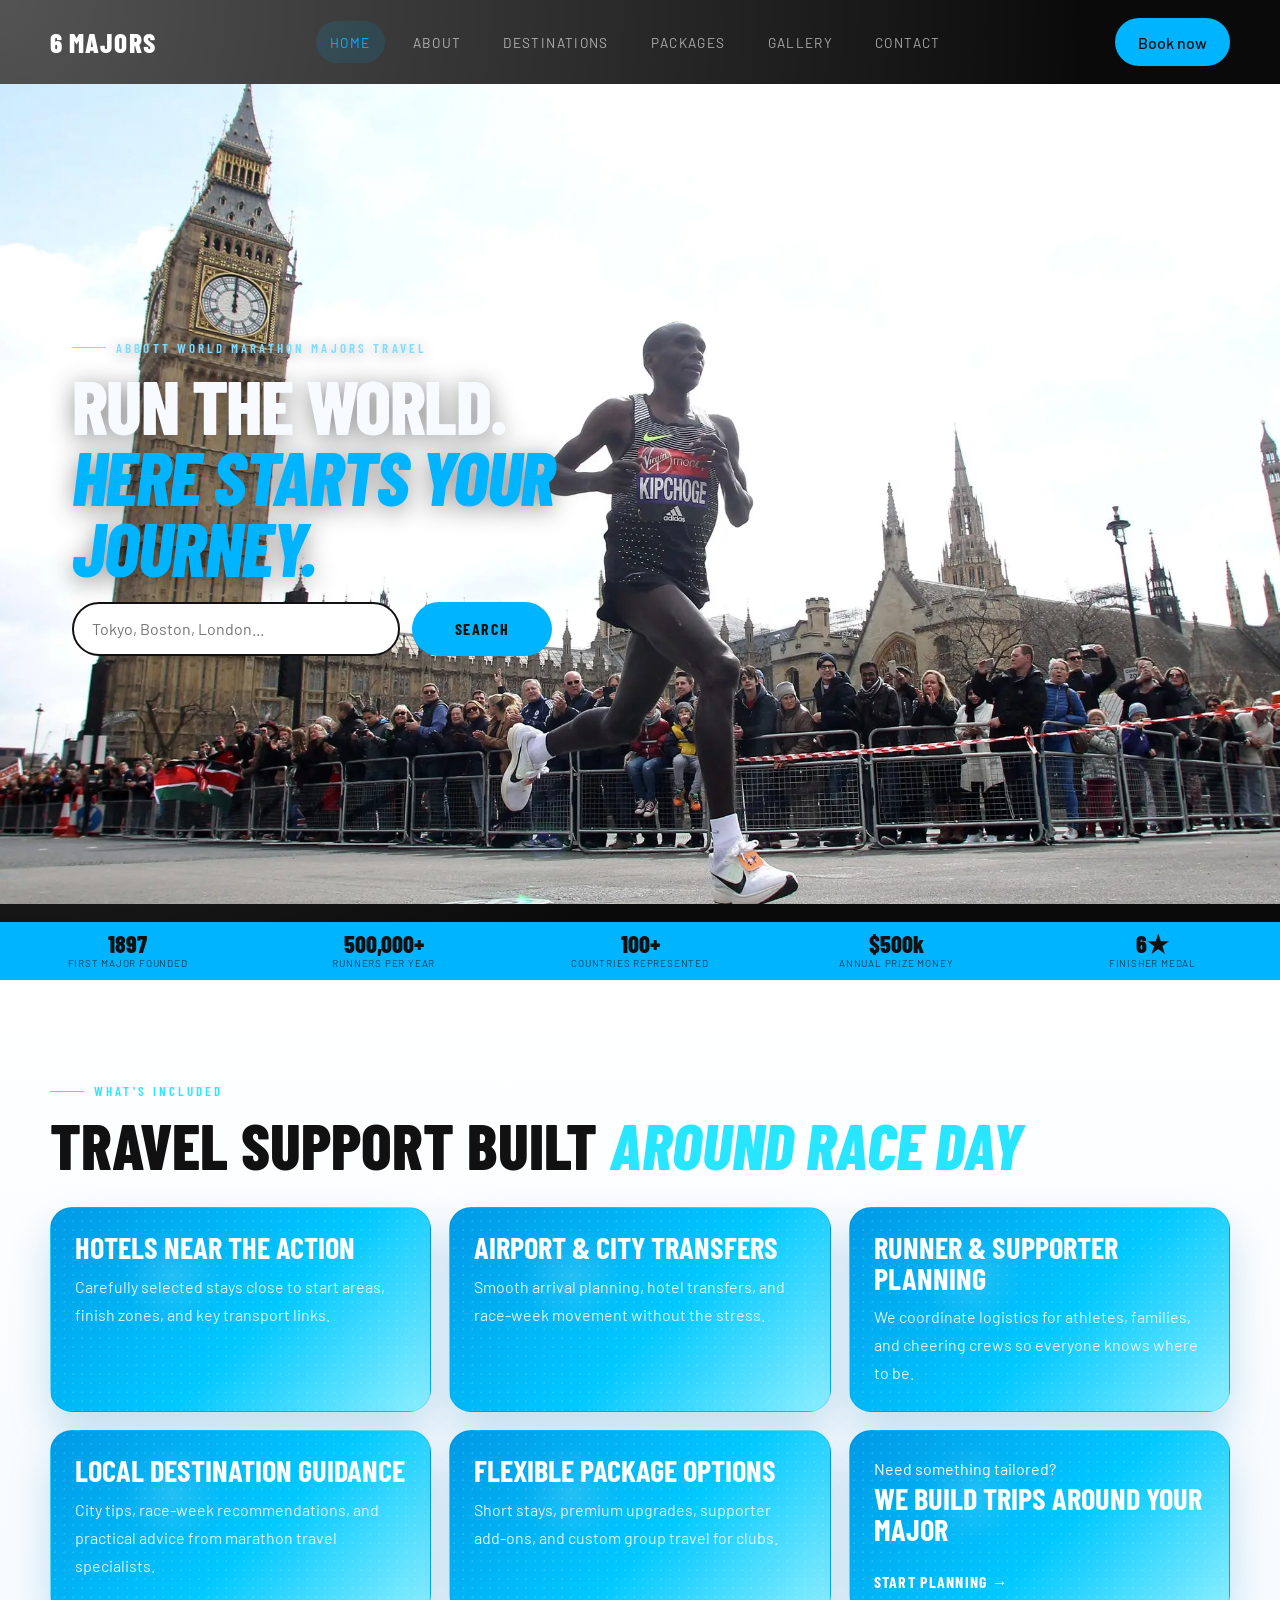
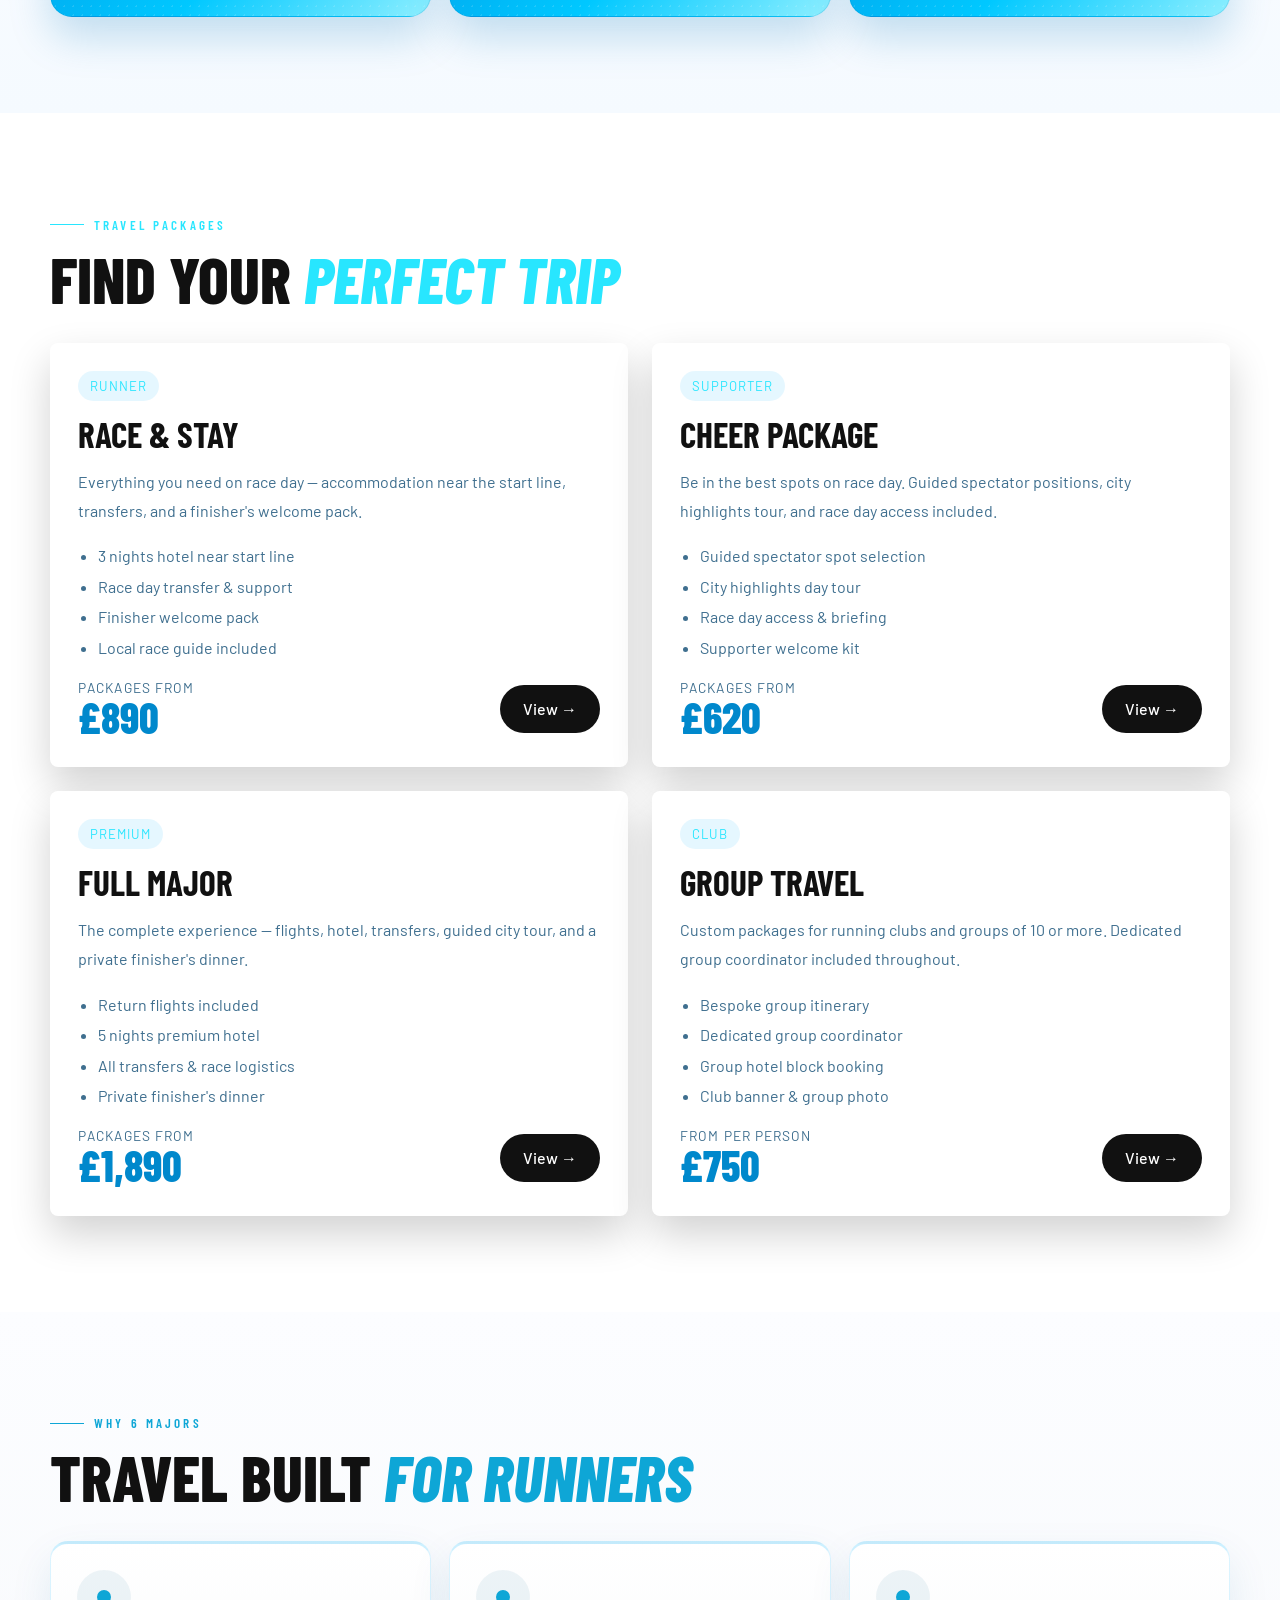
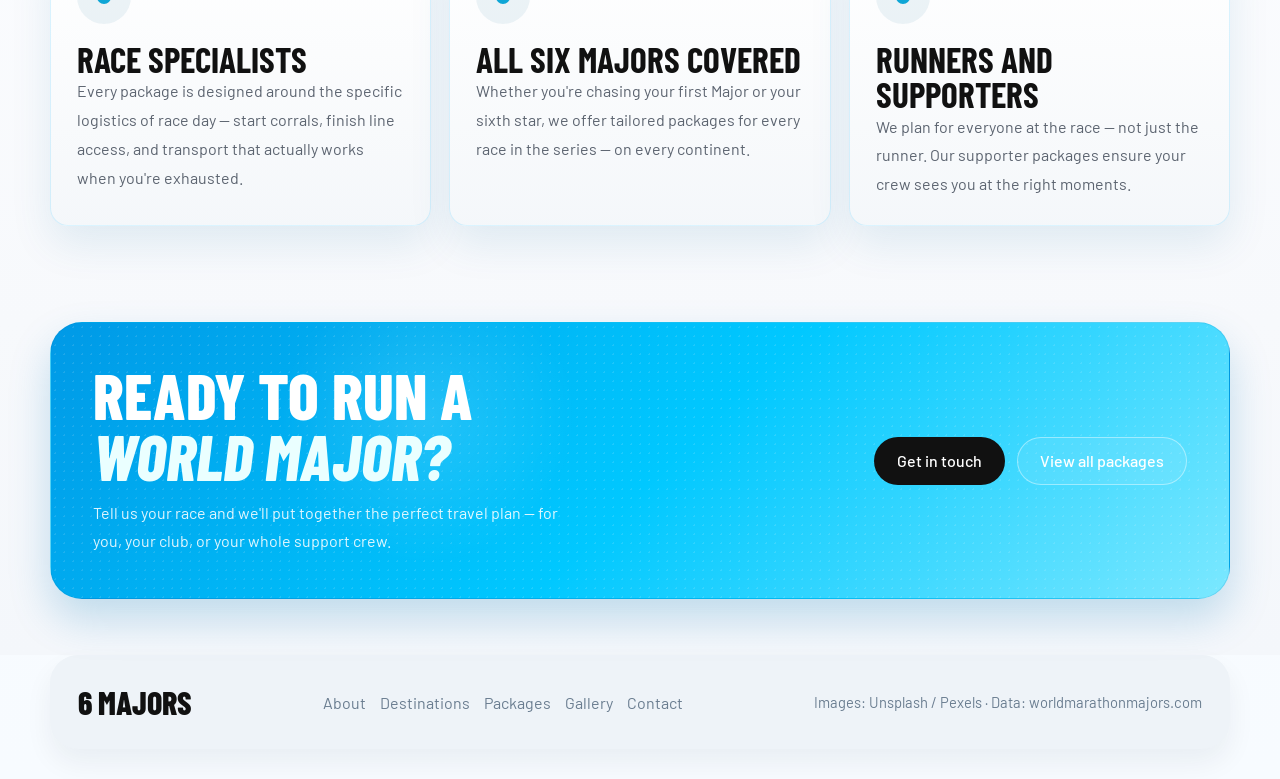
==== index.html @ 6ec57e45 "Add files via upload" ====
<!DOCTYPE html>
<html lang="en">

<head>
  <meta charset="UTF-8" />
  <meta name="viewport" content="width=device-width, initial-scale=1.0" />
  <title>6 Majors - Marathon Travel Specialists</title>
  <link rel="preconnect" href="https://fonts.googleapis.com" />
  <link rel="preconnect" href="https://fonts.gstatic.com" crossorigin />
  <link
    href="https://fonts.googleapis.com/css2?family=Barlow+Condensed:ital,wght@0,400;0,600;0,700;0,800;1,600;1,700&family=Barlow:wght@300;400;500;600&display=swap"
    rel="stylesheet" />
  <link rel="stylesheet" href="style.css" />
</head>

<body class="page-home">
  <nav>
    <a href="index.html" class="nav-logo">6 Majors</a>
    <input type="checkbox" id="nav-toggle" class="nav-toggle-input" />
    <label for="nav-toggle" class="nav-hamburger" aria-label="Open menu">
      <span></span><span></span><span></span>
    </label>
    <ul class="nav-links">
      <li><a href="index.html" class="active">Home</a></li>
      <li><a href="about.html">About</a></li>
      <li><a href="destinations.html">Destinations</a></li>
      <li><a href="packages.html">Packages</a></li>
      <li><a href="gallery.html">Gallery</a></li>
      <li><a href="contact.html">Contact</a></li>
    </ul>
    <a href="contact.html" class="nav-cta">Book now</a>
  </nav>

  <section class="hero" aria-label="Hero">
    <div class="hero-bg"></div>
    <div class="muro">
      <img src="run.webp" alt="Runner mural" class="muro-image" />
    </div>
    <div class="hero-inner">
      <p class="hero-eyebrow">Abbott World Marathon Majors Travel</p>
      <h1 class="hero-title">Run the world.<br /><em>Here starts your journey.</em></h1>
      <form class="hero-search" role="search" action="destinations.html" method="get">
        <input type="text" name="q" placeholder="Tokyo, Boston, London..." list="races" autocomplete="off" />
        <datalist id="races">
          <option value="Tokyo">
          <option value="Boston">
          <option value="London">
          <option value="Berlin">
          <option value="Chicago">
          <option value="New York">
        </datalist>
        <button type="submit" class="search-btn">Search</button>
      </form>
    </div>
    <div class="hero-races" aria-hidden="true">
      <div class="hero-race-badge"><span class="dot"></span>Tokyo<span class="month">March</span></div>
      <div class="hero-race-badge"><span class="dot"></span>Boston<span class="month">April</span></div>
      <div class="hero-race-badge"><span class="dot"></span>London<span class="month">April</span></div>
      <div class="hero-race-badge"><span class="dot"></span>Berlin<span class="month">September</span></div>
      <div class="hero-race-badge"><span class="dot"></span>Chicago<span class="month">October</span></div>
      <div class="hero-race-badge"><span class="dot"></span>New York<span class="month">November</span></div>
    </div>
  </section>

  <div class="gold-strip" aria-label="Key facts">
    <div class="strip-stat">
      <div class="strip-stat-num">1897</div>
      <div class="strip-stat-label">First Major founded</div>
    </div>
    <div class="strip-divider" aria-hidden="true"></div>
    <div class="strip-stat">
      <div class="strip-stat-num">500,000+</div>
      <div class="strip-stat-label">Runners per year</div>
    </div>
    <div class="strip-divider" aria-hidden="true"></div>
    <div class="strip-stat">
      <div class="strip-stat-num">100+</div>
      <div class="strip-stat-label">Countries represented</div>
    </div>
    <div class="strip-divider" aria-hidden="true"></div>
    <div class="strip-stat">
      <div class="strip-stat-num">$500k</div>
      <div class="strip-stat-label">Annual prize money</div>
    </div>
    <div class="strip-divider" aria-hidden="true"></div>
    <div class="strip-stat">
      <div class="strip-stat-num">6&#9733;</div>
      <div class="strip-stat-label">Finisher medal</div>
    </div>
  </div>

  <section class="section section--destinations" id="destinations">
    <div class="section-inner">
      <p class="section-eyebrow">What's Included</p>
      <h2 class="section-title">Travel support built <em>around race day</em></h2>
      <div class="included-grid">
        <article class="included-card">
          <h3 class="included-title">Hotels near the action</h3>
          <p class="included-text">Carefully selected stays close to start areas, finish zones, and key transport links.</p>
        </article>
        <article class="included-card">
          <h3 class="included-title">Airport & city transfers</h3>
          <p class="included-text">Smooth arrival planning, hotel transfers, and race-week movement without the stress.</p>
        </article>
        <article class="included-card">
          <h3 class="included-title">Runner & supporter planning</h3>
          <p class="included-text">We coordinate logistics for athletes, families, and cheering crews so everyone knows where to be.</p>
        </article>
        <article class="included-card">
          <h3 class="included-title">Local destination guidance</h3>
          <p class="included-text">City tips, race-week recommendations, and practical advice from marathon travel specialists.</p>
        </article>
        <article class="included-card">
          <h3 class="included-title">Flexible package options</h3>
          <p class="included-text">Short stays, premium upgrades, supporter add-ons, and custom group travel for clubs.</p>
        </article>
        <article class="included-card included-card--cta">
          <p class="included-mini">Need something tailored?</p>
          <h3 class="included-title">We build trips around your major</h3>
          <a href="contact.html" class="included-link">Start planning &rarr;</a>
        </article>
      </div>
    </div>
  </section>

  <section class="section section--packages" id="packages">
    <div class="section-inner">
      <p class="section-eyebrow">Travel Packages</p>
      <h2 class="section-title">Find your <em>perfect trip</em></h2>
      <div class="pkg-grid">
        <article class="pkg-card">
          <span class="pkg-tag">Runner</span>
          <div class="pkg-name">Race &amp; Stay</div>
          <p class="pkg-desc">Everything you need on race day &mdash; accommodation near the start line, transfers, and
            a finisher's welcome pack.</p>
          <ul class="pkg-features">
            <li>3 nights hotel near start line</li>
            <li>Race day transfer &amp; support</li>
            <li>Finisher welcome pack</li>
            <li>Local race guide included</li>
          </ul>
          <div class="pkg-footer">
            <div>
              <div class="pkg-price-label">Packages from</div>
              <div class="pkg-price">&pound;890</div>
            </div>
            <a href="packages.html" class="pkg-btn">View &rarr;</a>
          </div>
        </article>
        <article class="pkg-card">
          <span class="pkg-tag">Supporter</span>
          <div class="pkg-name">Cheer Package</div>
          <p class="pkg-desc">Be in the best spots on race day. Guided spectator positions, city highlights tour, and
            race day access included.</p>
          <ul class="pkg-features">
            <li>Guided spectator spot selection</li>
            <li>City highlights day tour</li>
            <li>Race day access &amp; briefing</li>
            <li>Supporter welcome kit</li>
          </ul>
          <div class="pkg-footer">
            <div>
              <div class="pkg-price-label">Packages from</div>
              <div class="pkg-price">&pound;620</div>
            </div>
            <a href="packages.html" class="pkg-btn">View &rarr;</a>
          </div>
        </article>
        <article class="pkg-card">
          <span class="pkg-tag">Premium</span>
          <div class="pkg-name">Full Major</div>
          <p class="pkg-desc">The complete experience &mdash; flights, hotel, transfers, guided city tour, and a private
            finisher's dinner.</p>
          <ul class="pkg-features">
            <li>Return flights included</li>
            <li>5 nights premium hotel</li>
            <li>All transfers &amp; race logistics</li>
            <li>Private finisher's dinner</li>
          </ul>
          <div class="pkg-footer">
            <div>
              <div class="pkg-price-label">Packages from</div>
              <div class="pkg-price">&pound;1,890</div>
            </div>
            <a href="packages.html" class="pkg-btn">View &rarr;</a>
          </div>
        </article>
        <article class="pkg-card">
          <span class="pkg-tag">Club</span>
          <div class="pkg-name">Group Travel</div>
          <p class="pkg-desc">Custom packages for running clubs and groups of 10 or more. Dedicated group coordinator
            included throughout.</p>
          <ul class="pkg-features">
            <li>Bespoke group itinerary</li>
            <li>Dedicated group coordinator</li>
            <li>Group hotel block booking</li>
            <li>Club banner &amp; group photo</li>
          </ul>
          <div class="pkg-footer">
            <div>
              <div class="pkg-price-label">From per person</div>
              <div class="pkg-price">&pound;750</div>
            </div>
            <a href="packages.html" class="pkg-btn">View &rarr;</a>
          </div>
        </article>
      </div>
    </div>
  </section>

  <section class="section section--why">
    <div class="section-inner">
      <p class="section-eyebrow">Why 6 Majors</p>
      <h2 class="section-title">Travel built <em>for runners</em></h2>
      <div class="why-grid">
        <div class="why-card">
          <div class="why-icon" aria-hidden="true">
            <div class="why-icon-dot"></div>
          </div>
          <h3 class="why-title">Race specialists</h3>
          <p class="why-text">Every package is designed around the specific logistics of race day &mdash; start corrals,
            finish line access, and transport that actually works when you're exhausted.</p>
        </div>
        <div class="why-card">
          <div class="why-icon" aria-hidden="true">
            <div class="why-icon-dot"></div>
          </div>
          <h3 class="why-title">All six Majors covered</h3>
          <p class="why-text">Whether you're chasing your first Major or your sixth star, we offer tailored packages for
            every race in the series &mdash; on every continent.</p>
        </div>
        <div class="why-card">
          <div class="why-icon" aria-hidden="true">
            <div class="why-icon-dot"></div>
          </div>
          <h3 class="why-title">Runners and supporters</h3>
          <p class="why-text">We plan for everyone at the race &mdash; not just the runner. Our supporter packages
            ensure your crew sees you at the right moments.</p>
        </div>
      </div>
    </div>
  </section>

  <section class="section--cta" aria-label="Call to action">
    <div class="cta-inner">
      <div class="cta-left">
        <h2 class="cta-title">Ready to run a<br /><em>World Major?</em></h2>
        <p class="cta-sub">Tell us your race and we'll put together the perfect travel plan &mdash; for you, your club,
          or your whole support crew.</p>
      </div>
      <div class="cta-buttons">
        <a href="contact.html" class="btn-primary">Get in touch</a>
        <a href="packages.html" class="btn-outline">View all packages</a>
      </div>
    </div>
  </section>

  <footer>
    <div class="footer-inner">
      <div class="footer-logo">6 Majors</div>
      <ul class="footer-links">
        <li><a href="about.html">About</a></li>
        <li><a href="destinations.html">Destinations</a></li>
        <li><a href="packages.html">Packages</a></li>
        <li><a href="gallery.html">Gallery</a></li>
        <li><a href="contact.html">Contact</a></li>
      </ul>
      <p class="footer-credit">Images: Unsplash / Pexels &middot; Data: worldmarathonmajors.com</p>
    </div>
  </footer>
</body>

</html>
---- style.css ----
:root {
  --bg: #0a0a0a;
  --surface: #ffffff;
  --surface-strong: #ffffff;
  --surface-dark: #111111;
  --surface-dark-2: #1a1a1a;
  --text: #111111;
  --text-soft: #3f6f8f;
  --text-light: rgba(255, 255, 255, 0.82);
  --accent: #00b4ff;
  --accent-strong: #0088cc;
  --accent-soft: rgba(0, 180, 255, 0.1);
  --line: rgba(0, 180, 255, 0.2);
  --shadow: 0 18px 40px rgba(0, 0, 0, 0.18);
  --radius-lg: 28px;
  --radius-md: 20px;
  --radius-sm: 14px;
  --content-width: 1180px;
}

*,
*::before,
*::after {
  box-sizing: border-box;
}

html {
  scroll-behavior: smooth;
}

body {
  margin: 0;
  min-width: 320px;
  overflow-x: hidden;
  font-family: "Barlow", sans-serif;
  color: var(--text);
  background: var(--bg);
}

img {
  display: block;
  max-width: 100%;
}

a,
button,
input,
select,
textarea {
  font: inherit;
}

a {
  color: inherit;
}

p,
h1,
h2,
h3,
li,
a,
label,
input,
select,
textarea,
button,
.gallery-caption,
.race-country,
.hero-race-badge,
.strip-stat-label {
  overflow-wrap: anywhere;
}

nav,
.section-inner,
.cta-inner,
.footer-inner {
  width: min(var(--content-width), calc(100% - 32px));
  margin: 0 auto;
}

nav {
  position: sticky;
  top: 0;
  z-index: 1000;
  display: grid;
  grid-template-columns: auto 1fr auto;
  align-items: center;
  gap: 20px;
  padding: 18px 0;
}

header,
nav {
  background: transparent;
}

.nav-logo {
  font-family: "Barlow Condensed", sans-serif;
  font-size: clamp(1.7rem, 2vw, 2.1rem);
  font-weight: 800;
  text-decoration: none;
  letter-spacing: 0.04em;
  text-transform: uppercase;
  color: #fff;
  position: relative;
  z-index: 3;
}

.nav-toggle-input {
  display: none;
}

.nav-hamburger {
  display: none;
  width: 48px;
  height: 48px;
  border: 1px solid rgba(0, 180, 255, 0.25);
  border-radius: 50%;
  background: rgba(17, 17, 17, 0.94);
  align-items: center;
  justify-content: center;
  cursor: pointer;
  position: relative;
  z-index: 3;
  backdrop-filter: blur(10px);
}

.nav-hamburger span {
  position: absolute;
  width: 18px;
  height: 2px;
  border-radius: 999px;
  background: #fff;
  transition: transform 0.25s ease, opacity 0.25s ease;
}

.nav-hamburger span:nth-child(1) {
  transform: translateY(-6px);
}

.nav-hamburger span:nth-child(3) {
  transform: translateY(6px);
}

.nav-links {
  display: flex;
  justify-content: center;
  flex-wrap: wrap;
  gap: 10px 14px;
  list-style: none;
  margin: 0;
  padding: 0;
}

.nav-links a {
  display: inline-flex;
  align-items: center;
  min-height: 42px;
  padding: 8px 14px;
  border-radius: 999px;
  font-family: "Barlow", sans-serif;
  font-size: 0.85rem;
  letter-spacing: 0.1em;
  text-transform: uppercase;
  text-decoration: none;
  color: rgba(255, 255, 255, 0.62);
  transition: background-color 0.2s ease, color 0.2s ease;
}

.nav-links a:hover,
.nav-links a.active {
  background: rgba(0, 180, 255, 0.12);
  color: var(--accent);
}

.nav-cta,
.btn-primary,
.btn-outline,
.pkg-btn,
.btn,
.btn--primary {
  display: inline-flex;
  align-items: center;
  justify-content: center;
  min-height: 48px;
  padding: 12px 22px;
  border-radius: 999px;
  border: 1px solid transparent;
  text-decoration: none;
  font-weight: 500;
  transition: transform 0.2s ease, background-color 0.2s ease, color 0.2s ease, border-color 0.2s ease;
}

.nav-cta,
.btn-primary,
.pkg-btn,
.btn,
.btn--primary {
  background: var(--accent);
  color: #111;
}

.btn-outline {
  background: transparent;
  color: #fff;
  border-color: rgba(255, 255, 255, 0.24);
}

.nav-cta:hover,
.btn-primary:hover,
.pkg-btn:hover,
.btn:hover,
.btn--primary:hover,
.btn-outline:hover {
  transform: translateY(-1px);
}

.nav-cta:hover,
.btn-primary:hover,
.pkg-btn:hover,
.btn:hover,
.btn--primary:hover {
  background: var(--accent-strong);
}

.btn-outline:hover {
  background: rgba(255, 255, 255, 0.72);
}

.hero {
  width: 100%;
  margin: 0;
  min-height: min(860px, calc(100vh - 80px));
  padding: clamp(36px, 5vw, 56px) min(5vw, 48px);
  position: relative;
  overflow: hidden;
  background: #111;
  border-left: 0;
  border-radius: 0;
  box-shadow: none;
}

.hero::before {
  content: "";
  position: absolute;
  inset: 0;
  background:
    linear-gradient(90deg, rgba(0, 0, 0, 0.78) 0%, rgba(0, 0, 0, 0.5) 28%, rgba(0, 0, 0, 0.14) 50%, rgba(0, 0, 0, 0.04) 72%, rgba(0, 0, 0, 0.02) 100%),
    linear-gradient(180deg, rgba(0, 0, 0, 0.22) 0%, rgba(0, 0, 0, 0.14) 100%);
  pointer-events: none;
}

.hero-inner,
.muro,
.hero-races {
  position: relative;
  z-index: 1;
}

.hero {
  display: grid;
  grid-template-columns: minmax(0, 1fr);
  gap: 24px;
  align-items: end;
}

.hero-bg {
  display: none;
}

.hero-inner {
  width: min(var(--content-width), 100%);
  margin: 0 auto;
  max-width: 680px;
  order: 1;
  align-self: center;
  padding: clamp(18px, 3vw, 28px) 0;
  margin-left: clamp(0px, 2vw, 24px);
}

.hero-eyebrow,
.section-eyebrow {
  display: inline-flex;
  align-items: center;
  gap: 10px;
  margin: 0 0 14px;
  color: var(--accent);
  font-family: "Barlow Condensed", sans-serif;
  font-size: 0.82rem;
  font-weight: 600;
  letter-spacing: 0.24em;
  text-transform: uppercase;
}

.hero-eyebrow {
  color: #7ddcff;
  text-shadow: 0 2px 14px rgba(0, 0, 0, 0.45);
}

.hero-eyebrow::before,
.section-eyebrow::before {
  content: "";
  width: 34px;
  height: 1px;
  background: currentColor;
}

.hero-title,
.hero h1 {
  margin: 0 0 18px;
  font-family: "Barlow Condensed", sans-serif;
  font-size: clamp(2.9rem, 7vw, 4.7rem);
  line-height: 0.95;
  font-weight: 800;
  letter-spacing: -0.02em;
  text-transform: uppercase;
  color: #f7fbff;
  text-shadow: 0 4px 24px rgba(0, 0, 0, 0.45);
}

.hero-title em,
.hero h1 em,
.section-title em,
.cta-title em {
  color: var(--accent);
  font-style: italic;
}

.hero-sub {
  margin: 0 0 28px;
  max-width: 44ch;
  color: rgba(245, 250, 255, 0.96);
  font-size: clamp(1rem, 2vw, 1.08rem);
  line-height: 1.75;
  text-shadow: 0 3px 18px rgba(0, 0, 0, 0.42);
}

.hero-search {
  display: flex;
  gap: 12px;
  align-items: stretch;
  flex-wrap: wrap;
  max-width: 480px;
}

.hero-search input {
  flex: 1 1 260px;
  min-width: 0;
  min-height: 54px;
  padding: 14px 18px;
  border: 2px solid #111;
  border-radius: 999px;
  background: #fff;
  color: var(--text);
}

.search-btn {
  min-width: 140px;
  border: 0;
  cursor: pointer;
  background: var(--accent);
  color: #111;
  border-radius: 999px;
  padding: 14px 20px;
  font-family: "Barlow Condensed", sans-serif;
  font-weight: 700;
  letter-spacing: 0.1em;
  text-transform: uppercase;
}

.search-btn:hover {
  background: var(--accent-strong);
}

.muro {
  position: absolute;
  inset: 0;
  display: block;
  order: 0;
  width: 100%;
  overflow: hidden;
  border-radius: 0;
}

.muro-image {
  width: 100%;
  height: 100%;
  min-height: 100%;
  object-fit: cover;
  object-position: 68% 24%;
  transform: scale(1.04);
  transform-origin: center;
  box-shadow: none;
}

.hero-races {
  display: none;
}

.hero-race-badge {
  display: flex;
  align-items: center;
  justify-content: space-between;
  gap: 10px;
  min-width: 0;
  padding: 14px 16px;
  border: 1px solid rgba(0, 180, 255, 0.14);
  border-radius: 18px;
  background: rgba(255, 255, 255, 0.96);
  color: var(--text);
  font-size: 0.95rem;
}

.dot {
  width: 10px;
  height: 10px;
  border-radius: 50%;
  background: var(--accent);
  flex: none;
}

.month {
  margin-left: auto;
  color: var(--text-soft);
  font-size: 0.84rem;
}

.gold-strip {
  width: 100%;
  margin: 18px auto 0;
  display: flex;
  align-items: center;
  justify-content: space-between;
  gap: 0;
  border-radius: 0;
  overflow: hidden;
  box-shadow: none;
  background: var(--accent);
}

.strip-stat {
  flex: 1 1 0;
  padding: 10px 10px;
  text-align: center;
  background: var(--accent);
  color: #111;
}

.strip-divider {
  width: 1px;
  background: rgba(0, 0, 0, 0.12);
}

.strip-stat-num {
  font-family: "Barlow Condensed", sans-serif;
  font-size: clamp(1.15rem, 1.9vw, 1.5rem);
  font-weight: 800;
  line-height: 1;
}

.strip-stat-label {
  margin-top: 2px;
  color: rgba(0, 0, 0, 0.65);
  font-size: 0.62rem;
  line-height: 1.2;
  letter-spacing: 0.08em;
  text-transform: uppercase;
}

.section {
  padding: clamp(56px, 8vw, 96px) 0;
}

.section-inner {
  display: flow-root;
}

.section-title {
  margin: 0 0 18px;
  font-family: "Barlow Condensed", sans-serif;
  font-size: clamp(2.5rem, 5vw, 4rem);
  line-height: 1;
  font-weight: 800;
  text-transform: uppercase;
}

.section-inner > p:not(.section-eyebrow),
.contact-info p {
  max-width: 70ch;
  color: var(--text-soft);
  font-size: 1rem;
  line-height: 1.8;
}

.section--about,
.section--packages,
.section--gallery,
.section--contact {
  background: #fff;
}

.section--destinations,
.section--why {
  background: #111;
}

.race-grid,
.pkg-grid,
.why-grid,
.gallery-grid,
.about-stats,
.contact-content {
  display: grid;
  gap: 24px;
}

.race-grid {
  grid-template-columns: repeat(3, minmax(0, 1fr));
  margin-top: 32px;
}

.race-card {
  display: flex;
  flex-direction: column;
  gap: 16px;
  min-width: 0;
  padding: 24px;
  border-radius: 0;
  border-top: 3px solid transparent;
  background: linear-gradient(180deg, var(--surface-dark), var(--surface-dark-2));
  color: #fff;
  text-decoration: none;
  box-shadow: none;
}

.race-card:hover {
  border-top-color: var(--accent);
}

.race-card-top,
.pkg-footer {
  display: flex;
  align-items: center;
  justify-content: space-between;
  gap: 16px;
  flex-wrap: wrap;
}

.race-num {
  font-family: "Barlow Condensed", sans-serif;
  font-size: 2.3rem;
  font-weight: 800;
  line-height: 1;
  color: rgba(255, 255, 255, 0.38);
}

.race-month-pill {
  display: inline-flex;
  align-items: center;
  padding: 7px 12px;
  border-radius: 999px;
  background: rgba(255, 255, 255, 0.12);
  color: rgba(255, 255, 255, 0.86);
  font-size: 0.8rem;
  letter-spacing: 0.08em;
  text-transform: uppercase;
}

.race-city,
.pkg-name,
.why-title,
.contact-info h3 {
  margin: 0;
  font-family: "Barlow Condensed", sans-serif;
  font-size: clamp(1.8rem, 3vw, 2.2rem);
  line-height: 1;
  font-weight: 700;
  text-transform: uppercase;
}

.race-country,
.pkg-price-label {
  color: rgba(255, 255, 255, 0.72);
  font-size: 0.86rem;
  letter-spacing: 0.08em;
  text-transform: uppercase;
}

.race-desc,
.pkg-desc,
.why-text {
  margin: 0;
  color: rgba(255, 255, 255, 0.9);
  line-height: 1.8;
}

.race-link {
  color: #ffd3bd;
  text-decoration: none;
}

.pkg-grid {
  grid-template-columns: repeat(2, minmax(0, 1fr));
  margin-top: 32px;
}

.pkg-card,
.why-card,
.gallery-item,
.contact-form,
.contact-info,
.stat {
  min-width: 0;
  border-radius: 8px;
  background: var(--surface);
  box-shadow: var(--shadow);
  backdrop-filter: blur(10px);
}

.pkg-card {
  display: flex;
  flex-direction: column;
  gap: 16px;
  padding: 28px;
}

.pkg-tag {
  display: inline-flex;
  align-items: center;
  width: fit-content;
  padding: 7px 12px;
  border-radius: 999px;
  background: var(--accent-soft);
  color: var(--accent-strong);
  font-size: 0.82rem;
  letter-spacing: 0.08em;
  text-transform: uppercase;
}

.pkg-desc,
.why-text,
.contact-info p,
.section-inner > p:not(.section-eyebrow),
.gallery-caption {
  color: var(--text-soft);
}

.pkg-features,
.contact-info ul {
  margin: 0;
  padding-left: 20px;
  color: var(--text-soft);
  line-height: 1.9;
}

.pkg-price {
  font-family: "Barlow Condensed", sans-serif;
  font-size: clamp(2rem, 4vw, 2.7rem);
  font-weight: 800;
  line-height: 1;
  color: var(--accent-strong);
}

.pkg-price-label {
  color: var(--text-soft);
}

.section--why .section-inner {
  padding-top: 0;
}

.why-grid {
  grid-template-columns: repeat(3, minmax(0, 1fr));
  margin-top: 32px;
}

.why-card {
  padding: 26px;
}

.why-icon {
  width: 54px;
  height: 54px;
  display: grid;
  place-items: center;
  border-radius: 50%;
  background: rgba(17, 32, 51, 0.06);
  margin-bottom: 18px;
}

.why-icon-dot {
  width: 14px;
  height: 14px;
  border-radius: 50%;
  background: var(--accent);
}

.section--cta {
  padding: 0 0 72px;
  background: #111;
}

.cta-inner {
  display: flex;
  align-items: center;
  justify-content: space-between;
  gap: 24px;
  padding: clamp(28px, 4vw, 42px);
  border-radius: 32px;
  background: var(--accent);
  color: #fff;
  box-shadow: var(--shadow);
}

.cta-left {
  min-width: 0;
}

.cta-title {
  margin: 0 0 12px;
  font-family: "Barlow Condensed", sans-serif;
  font-size: clamp(2.4rem, 5vw, 4.1rem);
  line-height: 0.95;
  font-weight: 800;
  text-transform: uppercase;
}

.cta-sub {
  margin: 0;
  max-width: 54ch;
  color: rgba(0, 0, 0, 0.66);
  line-height: 1.8;
}

.cta-buttons {
  display: flex;
  gap: 12px;
  flex-wrap: wrap;
}

.about-stats {
  grid-template-columns: repeat(3, minmax(0, 1fr));
  margin-top: 32px;
}

.stat {
  padding: 28px 22px;
  text-align: center;
}

.stat-num {
  font-family: "Barlow Condensed", sans-serif;
  font-size: clamp(2rem, 4vw, 2.9rem);
  font-weight: 800;
  color: var(--accent-strong);
}

.stat-label {
  margin-top: 8px;
  color: var(--text-soft);
}

.gallery-grid {
  grid-template-columns: repeat(3, minmax(0, 1fr));
  margin-top: 32px;
}

.gallery-link {
  text-decoration: none;
}

.gallery-item {
  overflow: hidden;
}

.gallery-item img {
  width: 100%;
  height: clamp(220px, 25vw, 280px);
  object-fit: cover;
}

.gallery-caption {
  padding: 16px 18px 18px;
  font-size: 1rem;
}

.contact-content {
  grid-template-columns: minmax(0, 1.2fr) minmax(280px, 0.8fr);
  align-items: start;
  margin-top: 32px;
}

.contact-form,
.contact-info {
  padding: 28px;
}

.form-group {
  display: grid;
  gap: 8px;
  margin-bottom: 18px;
}

.form-group label {
  color: var(--text);
  font-size: 0.95rem;
}

.form-group input,
.form-group select,
.form-group textarea {
  width: 100%;
  min-width: 0;
  border: 1px solid rgba(20, 32, 51, 0.12);
  border-radius: 16px;
  background: rgba(255, 255, 255, 0.92);
  padding: 14px 16px;
  color: var(--text);
}

.form-group textarea {
  min-height: 140px;
  resize: vertical;
}

footer {
  padding: 0 0 30px;
}

.footer-inner {
  display: flex;
  align-items: center;
  justify-content: space-between;
  gap: 16px 24px;
  flex-wrap: wrap;
  padding: 28px;
  border-radius: 28px;
  background: #111;
  box-shadow: var(--shadow);
}

.footer-logo {
  font-family: "Barlow Condensed", sans-serif;
  font-size: 2rem;
  font-weight: 800;
  color: #fff;
  text-transform: uppercase;
}

.footer-links {
  display: flex;
  flex-wrap: wrap;
  justify-content: center;
  gap: 10px 14px;
  list-style: none;
  margin: 0;
  padding: 0;
}

.footer-links a {
  color: rgba(255, 255, 255, 0.74);
  text-decoration: none;
}

.footer-credit {
  margin: 0;
  color: rgba(255, 255, 255, 0.6);
  font-size: 0.92rem;
}

@media (max-width: 980px) {
  nav {
    grid-template-columns: auto auto;
  }

  .nav-hamburger {
    display: inline-flex;
    justify-self: end;
  }

  .nav-links,
  .nav-cta {
    display: none;
  }

  .nav-toggle-input:checked ~ .nav-links {
    display: grid;
  }

  .nav-toggle-input:checked ~ .nav-cta {
    display: inline-flex;
  }

  .nav-toggle-input:checked ~ .nav-links,
  .nav-toggle-input:checked ~ .nav-cta {
    grid-column: 1 / -1;
  }

  .nav-toggle-input:checked ~ .nav-links {
    gap: 10px;
    padding: 18px;
    border-radius: 24px;
    background: rgba(17, 17, 17, 0.98);
    box-shadow: var(--shadow);
  }

  .nav-toggle-input:checked ~ .nav-links a {
    justify-content: center;
  }

  .nav-toggle-input:checked + .nav-hamburger span:nth-child(1) {
    transform: rotate(45deg);
  }

  .nav-toggle-input:checked + .nav-hamburger span:nth-child(2) {
    opacity: 0;
  }

  .nav-toggle-input:checked + .nav-hamburger span:nth-child(3) {
    transform: rotate(-45deg);
  }

  .hero {
    min-height: auto;
    padding-top: 42px;
    padding-bottom: 32px;
  }

  .hero-inner {
    max-width: 560px;
    margin-left: 0;
  }

  .muro {
    inset: 0;
  }

  .muro-image {
    min-height: 100%;
    object-fit: cover;
    object-position: 64% 20%;
  }

  .hero-races,
  .race-grid,
  .gallery-grid {
    grid-template-columns: repeat(2, minmax(0, 1fr));
  }

  .pkg-grid,
  .why-grid,
  .about-stats,
  .contact-content {
    grid-template-columns: 1fr;
  }

  .gold-strip {
    flex-wrap: nowrap;
  }

  .strip-divider {
    display: none;
  }

  .cta-inner {
    flex-direction: column;
    align-items: flex-start;
  }
}

@media (max-width: 640px) {
  nav,
  .section-inner,
  .cta-inner,
  .footer-inner,
  .hero,
  .gold-strip {
    width: min(100% - 24px, var(--content-width));
  }

  nav {
    padding: 14px 0;
  }

  .hero {
    padding: 28px 18px 24px;
  }

  .hero-inner {
    max-width: 100%;
    padding: 8px 0;
  }

  .muro-image {
    transform: scale(1.1);
    object-position: 62% 18%;
  }

  .hero-title,
  .hero h1,
  .section-title,
  .cta-title {
    line-height: 1;
  }

  .hero-search {
    flex-direction: column;
  }

  .hero-search input,
  .search-btn,
  .nav-cta,
  .btn-primary,
  .btn-outline,
  .pkg-btn,
  .btn,
  .btn--primary {
    width: 100%;
  }

  .hero-races,
  .race-grid,
  .pkg-grid,
  .why-grid,
  .gallery-grid,
  .about-stats,
  .about-stats {
    grid-template-columns: 1fr;
  }

  .gold-strip {
    flex-wrap: nowrap;
    overflow-x: auto;
  }

  .strip-stat {
    min-width: 120px;
    padding: 9px 8px;
  }

  .hero-race-badge,
  .race-card,
  .pkg-card,
  .why-card,
  .gallery-item,
  .contact-form,
  .contact-info,
  .stat,
  .footer-inner {
    border-radius: 20px;
  }

  .footer-inner {
    padding: 22px 18px;
  }
}

.page-destinations {
  background: #f3f3ef;
}

.page-destinations .section--destinations {
  position: relative;
  overflow: hidden;
  background:
    linear-gradient(180deg, #f6f7f8 0%, #eceff2 100%);
}

.page-destinations .section-inner {
  position: relative;
  z-index: 1;
}

.page-destinations .section-eyebrow {
  color: var(--accent);
}

.page-destinations .section-title {
  color: #111111;
}

.page-destinations .section-title em {
  color: var(--accent);
}

.page-destinations .race-grid {
  gap: 18px;
  background: transparent;
}

.page-destinations .race-card {
  background: linear-gradient(180deg, rgba(255, 255, 255, 0.96) 0%, rgba(245, 247, 249, 0.96) 100%);
  border: 1px solid rgba(0, 180, 255, 0.16);
  border-top: 3px solid rgba(0, 180, 255, 0.22);
  border-radius: 18px;
  color: #111111;
  box-shadow: 0 18px 42px rgba(0, 95, 145, 0.12);
  backdrop-filter: blur(2px);
}

.page-destinations .race-card:hover {
  border-top-color: var(--accent);
  transform: translateY(-2px);
}

.page-destinations .race-num {
  color: #005f91;
}

.page-destinations .race-month-pill {
  background: rgba(0, 180, 255, 0.12);
  color: #0078b5;
}

.page-destinations .race-city {
  color: #111111;
}

.page-destinations .race-country {
  color: #4c7592;
}

.page-destinations .race-desc {
  color: #3f6f8f;
}

.page-destinations .race-link {
  color: #0078b5;
  font-weight: 700;
}

.page-home .section--destinations,
.page-home .section--why {
  position: relative;
  overflow: hidden;
  background: linear-gradient(180deg, #ffffff 0%, #f5faff 100%);
}

.page-home .section--why {
  background: linear-gradient(180deg, #fcfdff 0%, #f7f9fc 100%);
}

.page-home .section--destinations .section-inner,
.page-home .section--why .section-inner {
  position: relative;
  z-index: 1;
}

.page-home .section--destinations .section-title,
.page-home .section--why .section-title,
.page-home .section--destinations .race-city,
.page-home .section--why .why-title {
  color: #111111;
}

.page-home .section--destinations .race-country,
.page-home .section--why .why-text {
  color: #5c6470;
}

.page-home .section--destinations .race-desc {
  color: #4f5865;
}

.page-home .section--destinations .race-grid,
.page-home .section--why .why-grid {
  background: transparent;
  gap: 18px;
}

.page-home .section--destinations .race-card,
.page-home .section--why .why-card {
  background: linear-gradient(180deg, rgba(255, 255, 255, 0.97) 0%, rgba(244, 247, 250, 0.97) 100%);
  border: 1px solid rgba(0, 180, 255, 0.14);
  border-top: 3px solid rgba(0, 180, 255, 0.2);
  border-radius: 18px;
  box-shadow: 0 18px 42px rgba(0, 95, 145, 0.1);
}

.page-home .section--destinations .race-card:hover {
  border-top-color: var(--accent);
}

.page-home .section--destinations .race-card::before,
.included-card::before {
  content: "";
  position: absolute;
  inset: 0;
  background:
    radial-gradient(circle at 32% 34%, rgba(255, 255, 255, 0.24), transparent 18%),
    radial-gradient(circle, rgba(255, 255, 255, 0.22) 0 1px, transparent 1px 100%);
  background-size: auto, 9px 9px;
  opacity: 0.6;
  pointer-events: none;
}

.page-home .section--destinations .race-num {
  color: #005f91;
}

.page-home .section--destinations .race-month-pill {
  background: rgba(0, 180, 255, 0.12);
  color: #0078b5;
}

.page-home .section--destinations .race-link {
  color: #00c8ff;
  font-weight: 700;
}

.page-home .section--why .why-icon {
  background: rgba(0, 95, 145, 0.07);
}

.page-home {
  background:
    radial-gradient(circle at top left, rgba(255, 255, 255, 0.3), transparent 26%),
    linear-gradient(180deg, #0a0a0a 0%, #0a0a0a 32%, #ffffff 32%, #f7fbff 100%);
}

.page-home .section-eyebrow,
.page-home .section-title em,
.page-home .race-month-pill,
.page-home .pkg-tag,
.page-home .why-icon-dot {
  color: #28e6ff;
}

.page-home .section-eyebrow::before {
  background: #28e6ff;
}

.page-home .section--destinations .race-month-pill {
  background: rgba(40, 230, 255, 0.16);
  color: #12dfff;
}

.page-home .section--destinations .race-num {
  color: #00aee0;
}

.included-grid {
  display: grid;
  grid-template-columns: repeat(3, minmax(0, 1fr));
  gap: 18px;
  margin-top: 30px;
}

.included-card {
  min-width: 0;
  padding: 24px;
  border-radius: 22px;
  position: relative;
  overflow: hidden;
  background: linear-gradient(135deg, #0099e6 0%, #00c8ff 55%, #8eefff 100%);
  border: 1px solid rgba(0, 126, 189, 0.18);
  box-shadow: 0 20px 42px rgba(0, 120, 181, 0.22);
}

.included-title {
  margin: 0 0 10px;
  font-family: "Barlow Condensed", sans-serif;
  font-size: 1.9rem;
  font-weight: 700;
  line-height: 1;
  text-transform: uppercase;
  color: #ffffff;
}

.included-text,
.included-mini {
  margin: 0;
  color: rgba(238, 250, 255, 0.92);
  line-height: 1.75;
}

.included-card--cta {
  display: flex;
  flex-direction: column;
  justify-content: space-between;
  background: linear-gradient(135deg, #0099e6 0%, #00c8ff 55%, #8eefff 100%);
  border-color: rgba(0, 126, 189, 0.18);
}

.included-card--cta .included-mini,
.included-card--cta .included-title {
  color: #ffffff;
}

.included-link {
  display: inline-flex;
  align-items: center;
  margin-top: 18px;
  color: #ffffff;
  font-family: "Barlow Condensed", sans-serif;
  font-size: 1rem;
  font-weight: 700;
  letter-spacing: 0.08em;
  text-decoration: none;
  text-transform: uppercase;
}

.page-home .pkg-name,
.page-home .why-title,
.page-home .pkg-price,
.page-home .pkg-price-label,
.page-home .pkg-features,
.page-home .pkg-desc,
.page-home .why-text {
  position: relative;
  z-index: 1;
}

.page-home .pkg-name,
.page-home .why-title {
  color: #111111;
}

.page-home .pkg-desc,
.page-home .why-text,
.page-home .pkg-features,
.page-home .pkg-price-label {
  color: var(--text-soft);
}

.page-home .pkg-price {
  color: var(--accent-strong);
}

.page-home .pkg-footer {
  border-top-color: #e8f4ff;
}

.page-home .pkg-btn {
  background: #111;
  color: #fff;
}

.page-home .pkg-btn:hover {
  background: var(--accent);
  color: #111;
}

.page-home .section--why .section-eyebrow,
.page-home .section--why .section-title em {
  color: #0ea6d6;
}

.page-home .section--why .section-eyebrow::before {
  background: #0ea6d6;
}

.page-home .section--why .why-icon-dot {
  background: #0ea6d6;
}

.page-home .section--cta {
  background: linear-gradient(180deg, #f7f9fc 0%, #f4f7fb 100%);
  padding-bottom: 56px;
}

.page-home .cta-inner {
  position: relative;
  overflow: hidden;
  background: linear-gradient(135deg, #0099e6 0%, #00c8ff 52%, #7be8ff 100%);
  color: #ffffff;
  border: 1px solid rgba(0, 126, 189, 0.18);
  box-shadow: 0 20px 42px rgba(0, 120, 181, 0.22);
}

.page-home .cta-inner::before {
  content: "";
  position: absolute;
  inset: 0;
  background:
    radial-gradient(circle at 32% 34%, rgba(255, 255, 255, 0.24), transparent 18%),
    radial-gradient(circle, rgba(255, 255, 255, 0.2) 0 1px, transparent 1px 100%);
  background-size: auto, 9px 9px;
  opacity: 0.58;
  pointer-events: none;
}

.page-home .cta-left,
.page-home .cta-buttons {
  position: relative;
  z-index: 1;
}

.page-home .cta-title {
  color: #ffffff;
}

.page-home .cta-title em {
  color: #eaffff;
}

.page-home .cta-sub {
  color: rgba(255, 255, 255, 0.88);
}

.page-home .btn-primary {
  background: #111111;
  color: #ffffff;
}

.page-home .btn-primary:hover {
  background: #000000;
}

.page-home .btn-outline {
  color: #ffffff;
  border-color: rgba(255, 255, 255, 0.42);
  background: rgba(255, 255, 255, 0.08);
}

.page-home .btn-outline:hover {
  background: rgba(255, 255, 255, 0.18);
  color: #ffffff;
}

.page-home footer {
  background: transparent;
}

.page-home .footer-inner {
  background: #eef3f8;
  box-shadow: 0 14px 28px rgba(17, 32, 51, 0.06);
}

.page-home .footer-logo {
  color: #111111;
}

.page-home .footer-links a,
.page-home .footer-credit {
  color: #6a7d90;
}

.page-about {
  background:
    radial-gradient(circle at top right, rgba(0, 180, 255, 0.16), transparent 24%),
    linear-gradient(180deg, #09111e 0%, #0b1630 26%, #f5f9ff 26%, #f8fbff 100%);
}

.page-about .section--about {
  background: transparent;
}

.about-broadcast {
  display: grid;
  grid-template-columns: minmax(0, 1.1fr) minmax(300px, 0.9fr);
  gap: 26px;
  align-items: stretch;
  margin-bottom: 34px;
}

.about-screen {
  position: relative;
  overflow: hidden;
  padding: clamp(24px, 4vw, 38px);
  border-radius: 26px;
  min-height: 420px;
  display: flex;
  flex-direction: column;
  justify-content: center;
  background:
    radial-gradient(circle at 28% 28%, rgba(150, 235, 255, 0.8), rgba(36, 151, 255, 0.5) 24%, rgba(0, 69, 180, 0.9) 58%, #001c78 100%);
  box-shadow: 0 30px 60px rgba(0, 31, 94, 0.35);
}

.about-screen::before {
  content: "";
  position: absolute;
  inset: 0;
  background:
    radial-gradient(circle at 32% 34%, rgba(255, 255, 255, 0.34), transparent 18%),
    radial-gradient(circle, rgba(255, 255, 255, 0.18) 0 1px, transparent 1px 100%);
  background-size: auto, 10px 10px;
  opacity: 0.55;
  pointer-events: none;
}

.about-screen::after {
  content: "";
  position: absolute;
  inset: 0;
  background: linear-gradient(180deg, rgba(255, 255, 255, 0.08), transparent 26%, rgba(255, 255, 255, 0.06));
  pointer-events: none;
}

.about-screen-kicker,
.about-screen-title,
.about-screen-sub {
  position: relative;
  z-index: 1;
}

.about-screen-kicker {
  margin: 0 0 14px;
  font-family: "Barlow Condensed", sans-serif;
  font-size: 0.9rem;
  font-weight: 700;
  letter-spacing: 0.2em;
  text-transform: uppercase;
  color: rgba(237, 251, 255, 0.95);
}

.about-screen-title {
  margin: 0;
  font-family: "Barlow Condensed", sans-serif;
  font-size: clamp(3rem, 7vw, 5.4rem);
  line-height: 0.92;
  font-weight: 800;
  letter-spacing: -0.03em;
  text-transform: uppercase;
  color: #ffffff;
  text-shadow: 0 4px 18px rgba(0, 0, 0, 0.22);
}

.about-screen-sub {
  margin: 18px 0 0;
  max-width: 36ch;
  color: rgba(237, 250, 255, 0.92);
  font-size: 1rem;
  line-height: 1.7;
}

.about-copy {
  padding: clamp(24px, 3vw, 34px);
  border-radius: 26px;
  background: linear-gradient(180deg, rgba(255, 255, 255, 0.98) 0%, rgba(244, 249, 255, 0.98) 100%);
  border: 1px solid rgba(0, 180, 255, 0.14);
  box-shadow: 0 18px 40px rgba(0, 95, 145, 0.1);
}

.page-about .section-eyebrow {
  color: #00b8f5;
}

.page-about .section-eyebrow::before {
  background: #00b8f5;
}

.page-about .section-title em {
  color: #00aee0;
}

.page-about .about-stats .stat {
  background: linear-gradient(180deg, rgba(255, 255, 255, 0.98) 0%, rgba(244, 248, 253, 0.98) 100%);
  border: 1px solid rgba(0, 180, 255, 0.12);
  box-shadow: 0 16px 34px rgba(0, 95, 145, 0.08);
}

.page-panel {
  position: relative;
  overflow: hidden;
  margin-bottom: 28px;
  padding: clamp(24px, 4vw, 38px);
  border-radius: 26px;
  min-height: 260px;
  display: flex;
  flex-direction: column;
  justify-content: center;
  background:
    radial-gradient(circle at 28% 28%, rgba(150, 235, 255, 0.8), rgba(36, 151, 255, 0.5) 24%, rgba(0, 69, 180, 0.9) 58%, #001c78 100%);
  box-shadow: 0 30px 60px rgba(0, 31, 94, 0.3);
}

.page-panel::before {
  content: "";
  position: absolute;
  inset: 0;
  background:
    radial-gradient(circle at 32% 34%, rgba(255, 255, 255, 0.34), transparent 18%),
    radial-gradient(circle, rgba(255, 255, 255, 0.18) 0 1px, transparent 1px 100%);
  background-size: auto, 10px 10px;
  opacity: 0.55;
  pointer-events: none;
}

.page-panel::after {
  content: "";
  position: absolute;
  inset: 0;
  background: linear-gradient(180deg, rgba(255, 255, 255, 0.08), transparent 26%, rgba(255, 255, 255, 0.06));
  pointer-events: none;
}

.page-panel-kicker,
.page-panel-title,
.page-panel-sub {
  position: relative;
  z-index: 1;
}

.page-panel-kicker {
  margin: 0 0 12px;
  font-family: "Barlow Condensed", sans-serif;
  font-size: 0.9rem;
  font-weight: 700;
  letter-spacing: 0.2em;
  text-transform: uppercase;
  color: rgba(237, 251, 255, 0.95);
}

.page-panel-title {
  margin: 0;
  font-family: "Barlow Condensed", sans-serif;
  font-size: clamp(2.8rem, 6vw, 4.8rem);
  line-height: 0.92;
  font-weight: 800;
  letter-spacing: -0.03em;
  text-transform: uppercase;
  color: #ffffff;
  text-shadow: 0 4px 18px rgba(0, 0, 0, 0.22);
}

.page-panel-sub {
  margin: 18px 0 0;
  max-width: 40ch;
  color: rgba(237, 250, 255, 0.92);
  font-size: 1rem;
  line-height: 1.7;
}

.page-panel--gallery {
  min-height: 300px;
}

.page-panel--contact,
.page-panel--packages {
  background:
    radial-gradient(circle at 30% 24%, rgba(181, 243, 255, 0.84), rgba(56, 165, 255, 0.56) 22%, rgba(0, 81, 196, 0.92) 54%, #041959 100%);
}

.page-panel--destinations {
  background:
    radial-gradient(circle at 25% 24%, rgba(180, 240, 255, 0.78), rgba(35, 145, 255, 0.46) 24%, rgba(0, 89, 170, 0.86) 56%, #0b2a72 100%);
}

.page-packages,
.page-gallery,
.page-contact {
  background:
    radial-gradient(circle at top right, rgba(0, 180, 255, 0.14), transparent 24%),
    linear-gradient(180deg, #09111e 0%, #0b1630 22%, #f5f9ff 22%, #f8fbff 100%);
}

.page-packages .section-eyebrow,
.page-gallery .section-eyebrow,
.page-contact .section-eyebrow {
  color: #00b8f5;
}

.page-packages .section-eyebrow::before,
.page-gallery .section-eyebrow::before,
.page-contact .section-eyebrow::before {
  background: #00b8f5;
}

.page-packages .section-title em,
.page-gallery .section-title em,
.page-contact .section-title em {
  color: #00aee0;
}

@media (max-width: 980px) {
  .about-broadcast {
    grid-template-columns: 1fr;
  }

  .about-screen {
    min-height: 340px;
  }

  .page-panel {
    min-height: 220px;
  }
}

@media (max-width: 980px) {
  .included-grid {
    grid-template-columns: repeat(2, minmax(0, 1fr));
  }
}

@media (max-width: 640px) {
  .included-grid {
    grid-template-columns: 1fr;
  }
}
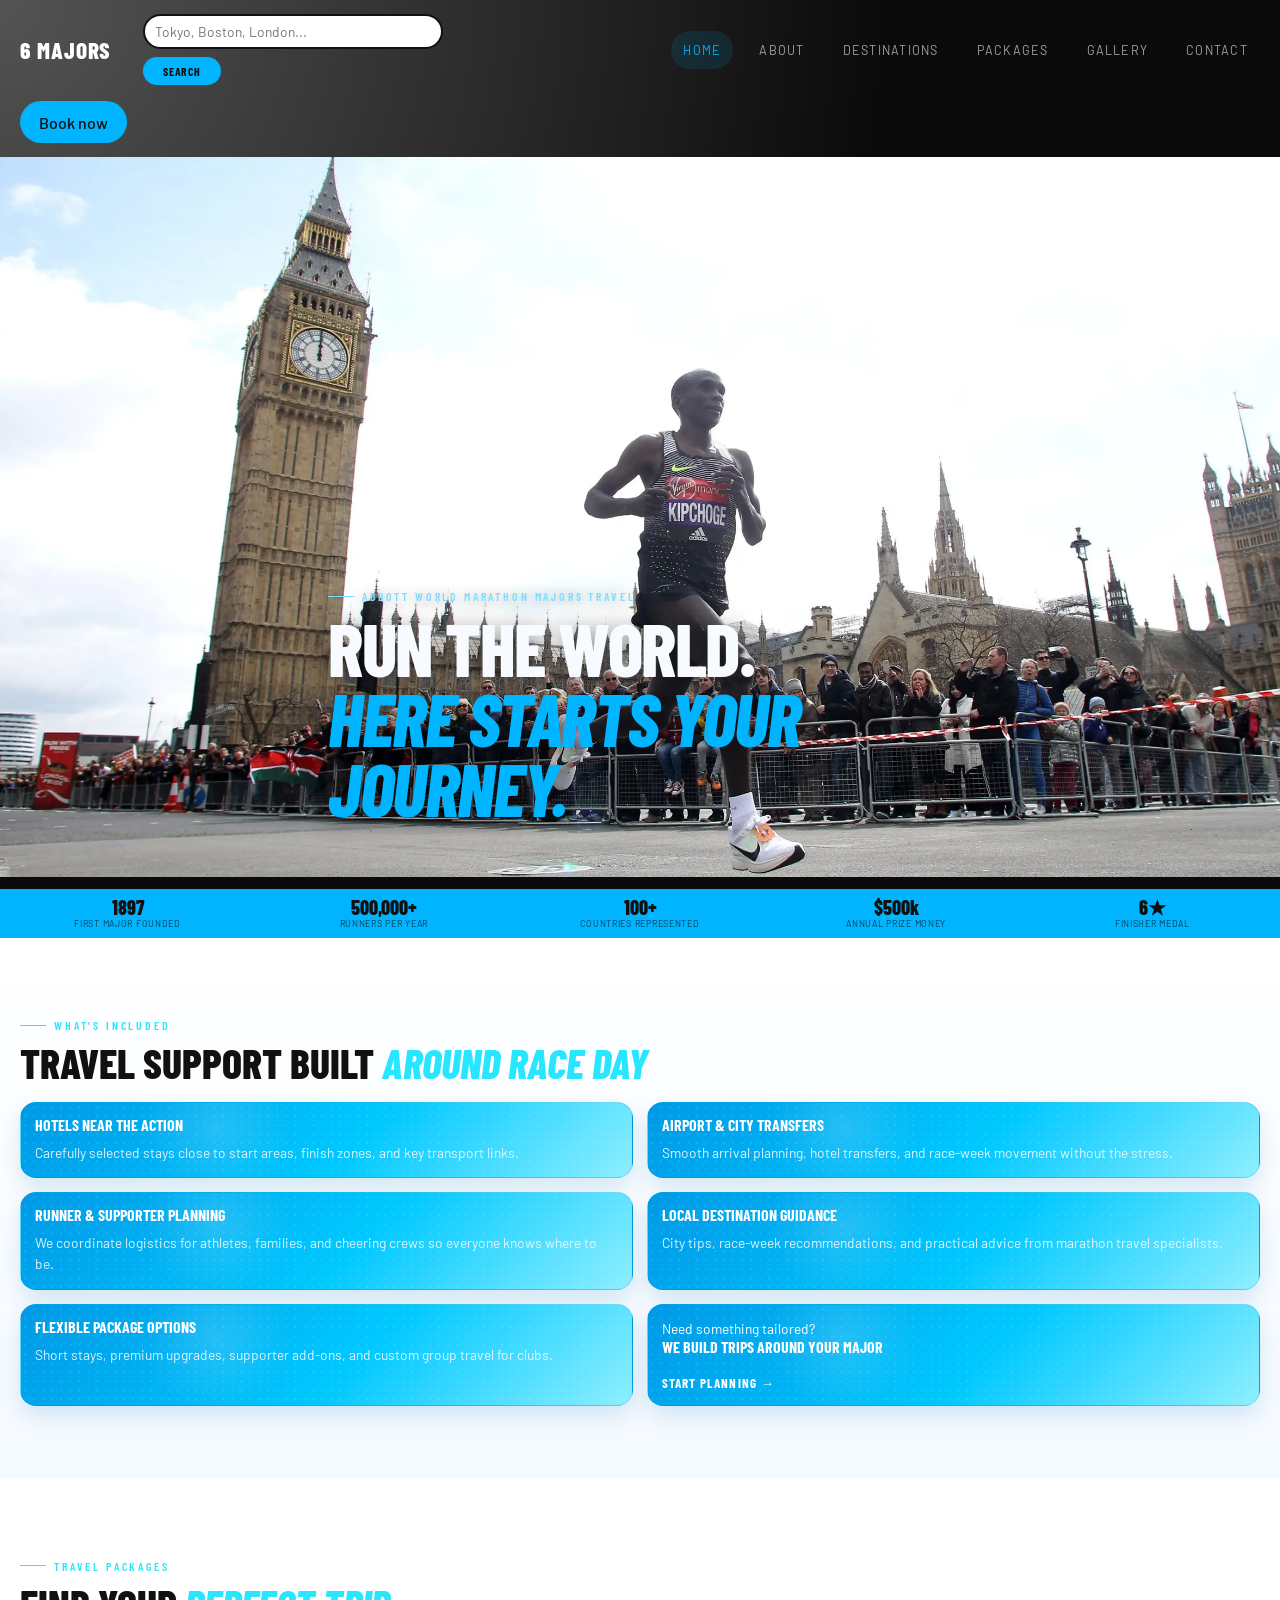
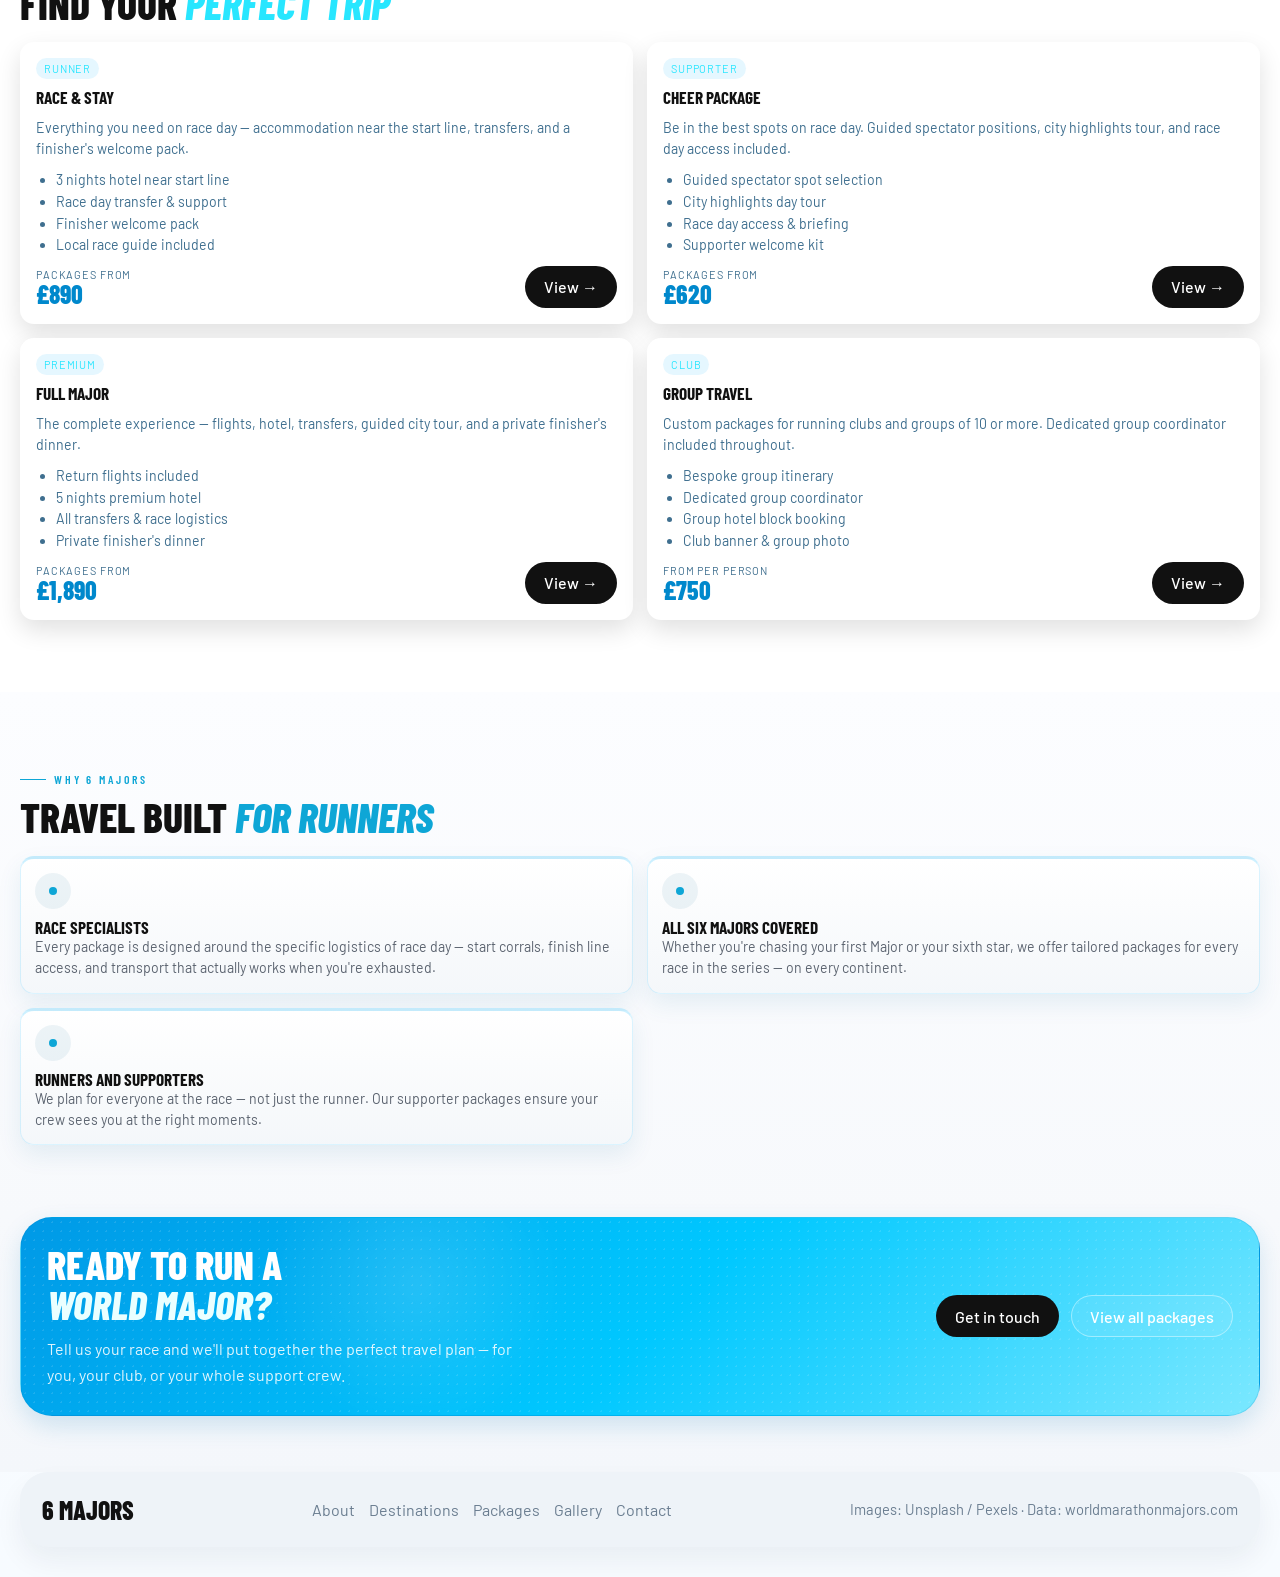
==== commit 7231620e: "Update index.html" ====
--- a/index.html
+++ b/index.html
@@ -16,6 +16,19 @@
 <body class="page-home">
   <nav>
     <a href="index.html" class="nav-logo">6 Majors</a>
+    <form class="hero-search" role="search" action="destinations.html" method="get">
+  <input type="text" name="q" placeholder="Tokyo, Boston, London..." list="races" autocomplete="off" />
+  <datalist id="races">
+    <option value="Tokyo">
+    <option value="Boston">
+    <option value="London">
+    <option value="Berlin">
+    <option value="Chicago">
+    <option value="New York">
+  </datalist>
+  <button type="submit" class="search-btn">Search</button>
+</form>
+
     <input type="checkbox" id="nav-toggle" class="nav-toggle-input" />
     <label for="nav-toggle" class="nav-hamburger" aria-label="Open menu">
       <span></span><span></span><span></span>
@@ -39,18 +52,7 @@
     <div class="hero-inner">
       <p class="hero-eyebrow">Abbott World Marathon Majors Travel</p>
       <h1 class="hero-title">Run the world.<br /><em>Here starts your journey.</em></h1>
-      <form class="hero-search" role="search" action="destinations.html" method="get">
-        <input type="text" name="q" placeholder="Tokyo, Boston, London..." list="races" autocomplete="off" />
-        <datalist id="races">
-          <option value="Tokyo">
-          <option value="Boston">
-          <option value="London">
-          <option value="Berlin">
-          <option value="Chicago">
-          <option value="New York">
-        </datalist>
-        <button type="submit" class="search-btn">Search</button>
-      </form>
+    
     </div>
     <div class="hero-races" aria-hidden="true">
       <div class="hero-race-badge"><span class="dot"></span>Tokyo<span class="month">March</span></div>
--- a/style.css
+++ b/style.css
@@ -1,3 +1,4 @@
+
 :root {
   --bg: #0a0a0a;
   --surface: #ffffff;
@@ -11,11 +12,11 @@
   --accent-strong: #0088cc;
   --accent-soft: rgba(0, 180, 255, 0.1);
   --line: rgba(0, 180, 255, 0.2);
-  --shadow: 0 18px 40px rgba(0, 0, 0, 0.18);
-  --radius-lg: 28px;
-  --radius-md: 20px;
-  --radius-sm: 14px;
-  --content-width: 1180px;
+  --shadow: 0 10px 24px rgba(0, 0, 0, 0.12);
+  --radius-lg: 18px;
+  --radius-md: 14px;
+  --radius-sm: 10px;
+  --content-width: 1240px;
 }
 
 *,
@@ -87,8 +88,8 @@
   display: grid;
   grid-template-columns: auto 1fr auto;
   align-items: center;
-  gap: 20px;
-  padding: 18px 0;
+  gap: 16px;
+  padding: 14px 0;
 }
 
 header,
@@ -98,7 +99,7 @@
 
 .nav-logo {
   font-family: "Barlow Condensed", sans-serif;
-  font-size: clamp(1.7rem, 2vw, 2.1rem);
+  font-size: clamp(1.45rem, 1.8vw, 1.85rem);
   font-weight: 800;
   text-decoration: none;
   letter-spacing: 0.04em;
@@ -157,11 +158,11 @@
 .nav-links a {
   display: inline-flex;
   align-items: center;
-  min-height: 42px;
-  padding: 8px 14px;
+  min-height: 38px;
+  padding: 7px 12px;
   border-radius: 999px;
   font-family: "Barlow", sans-serif;
-  font-size: 0.85rem;
+  font-size: 0.78rem;
   letter-spacing: 0.1em;
   text-transform: uppercase;
   text-decoration: none;
@@ -184,8 +185,8 @@
   display: inline-flex;
   align-items: center;
   justify-content: center;
-  min-height: 48px;
-  padding: 12px 22px;
+  min-height: 42px;
+  padding: 10px 18px;
   border-radius: 999px;
   border: 1px solid transparent;
   text-decoration: none;
@@ -232,8 +233,8 @@
 .hero {
   width: 100%;
   margin: 0;
-  min-height: min(860px, calc(100vh - 80px));
-  padding: clamp(36px, 5vw, 56px) min(5vw, 48px);
+  min-height: 0;
+  padding: 0;
   position: relative;
   overflow: hidden;
   background: #111;
@@ -260,10 +261,7 @@
 }
 
 .hero {
-  display: grid;
-  grid-template-columns: minmax(0, 1fr);
-  gap: 24px;
-  align-items: end;
+  display: block;
 }
 
 .hero-bg {
@@ -271,24 +269,26 @@
 }
 
 .hero-inner {
-  width: min(var(--content-width), 100%);
+  position: absolute;
+  left: 0;
+  right: 0;
+  bottom: 40px;
+  z-index: 2;
+  width: min(var(--content-width), calc(100% - 32px));
   margin: 0 auto;
-  max-width: 680px;
-  order: 1;
-  align-self: center;
-  padding: clamp(18px, 3vw, 28px) 0;
-  margin-left: clamp(0px, 2vw, 24px);
+  max-width: 640px;
+  padding: 0 8px;
 }
 
 .hero-eyebrow,
 .section-eyebrow {
   display: inline-flex;
   align-items: center;
-  gap: 10px;
-  margin: 0 0 14px;
+  gap: 8px;
+  margin: 0 0 10px;
   color: var(--accent);
   font-family: "Barlow Condensed", sans-serif;
-  font-size: 0.82rem;
+  font-size: 0.74rem;
   font-weight: 600;
   letter-spacing: 0.24em;
   text-transform: uppercase;
@@ -302,16 +302,16 @@
 .hero-eyebrow::before,
 .section-eyebrow::before {
   content: "";
-  width: 34px;
+  width: 26px;
   height: 1px;
   background: currentColor;
 }
 
 .hero-title,
 .hero h1 {
-  margin: 0 0 18px;
+  margin: 0 0 14px;
   font-family: "Barlow Condensed", sans-serif;
-  font-size: clamp(2.9rem, 7vw, 4.7rem);
+  font-size: clamp(2.8rem, 6vw, 4.6rem);
   line-height: 0.95;
   font-weight: 800;
   letter-spacing: -0.02em;
@@ -332,41 +332,43 @@
   margin: 0 0 28px;
   max-width: 44ch;
   color: rgba(245, 250, 255, 0.96);
-  font-size: clamp(1rem, 2vw, 1.08rem);
-  line-height: 1.75;
+  font-size: clamp(1rem, 1.7vw, 1.08rem);
+  line-height: 1.7;
   text-shadow: 0 3px 18px rgba(0, 0, 0, 0.42);
 }
 
 .hero-search {
   display: flex;
-  gap: 12px;
+  gap: 8px;
   align-items: stretch;
   flex-wrap: wrap;
-  max-width: 480px;
+  max-width: 300px;
 }
 
 .hero-search input {
   flex: 1 1 260px;
   min-width: 0;
-  min-height: 54px;
-  padding: 14px 18px;
+  min-height: 34px;
+  padding: 7px 10px;
   border: 2px solid #111;
   border-radius: 999px;
   background: #fff;
   color: var(--text);
+  font-size: 0.86rem;
 }
 
 .search-btn {
-  min-width: 140px;
+  min-width: 78px;
   border: 0;
   cursor: pointer;
   background: var(--accent);
   color: #111;
   border-radius: 999px;
-  padding: 14px 20px;
+  padding: 7px 10px;
   font-family: "Barlow Condensed", sans-serif;
   font-weight: 700;
-  letter-spacing: 0.1em;
+  font-size: 0.74rem;
+  letter-spacing: 0.06em;
   text-transform: uppercase;
 }
 
@@ -375,22 +377,23 @@
 }
 
 .muro {
-  position: absolute;
-  inset: 0;
+  position: relative;
+  inset: auto;
   display: block;
-  order: 0;
   width: 100%;
   overflow: hidden;
   border-radius: 0;
+  background: #111;
 }
 
 .muro-image {
   width: 100%;
-  height: 100%;
-  min-height: 100%;
-  object-fit: cover;
-  object-position: 68% 24%;
-  transform: scale(1.04);
+  height: auto;
+  min-height: 0;
+  max-width: 100%;
+  object-fit: contain;
+  object-position: center;
+  transform: scale(1.02);
   transform-origin: center;
   box-shadow: none;
 }
@@ -429,7 +432,7 @@
 
 .gold-strip {
   width: 100%;
-  margin: 18px auto 0;
+  margin: 12px auto 0;
   display: flex;
   align-items: center;
   justify-content: space-between;
@@ -442,7 +445,7 @@
 
 .strip-stat {
   flex: 1 1 0;
-  padding: 10px 10px;
+  padding: 8px 8px;
   text-align: center;
   background: var(--accent);
   color: #111;
@@ -455,7 +458,7 @@
 
 .strip-stat-num {
   font-family: "Barlow Condensed", sans-serif;
-  font-size: clamp(1.15rem, 1.9vw, 1.5rem);
+  font-size: clamp(1rem, 1.6vw, 1.25rem);
   font-weight: 800;
   line-height: 1;
 }
@@ -463,14 +466,14 @@
 .strip-stat-label {
   margin-top: 2px;
   color: rgba(0, 0, 0, 0.65);
-  font-size: 0.62rem;
+  font-size: 0.56rem;
   line-height: 1.2;
   letter-spacing: 0.08em;
   text-transform: uppercase;
 }
 
 .section {
-  padding: clamp(56px, 8vw, 96px) 0;
+  padding: clamp(42px, 6vw, 72px) 0;
 }
 
 .section-inner {
@@ -478,9 +481,9 @@
 }
 
 .section-title {
-  margin: 0 0 18px;
+  margin: 0 0 14px;
   font-family: "Barlow Condensed", sans-serif;
-  font-size: clamp(2.5rem, 5vw, 4rem);
+  font-size: clamp(1.75rem, 3.4vw, 2.6rem);
   line-height: 1;
   font-weight: 800;
   text-transform: uppercase;
@@ -490,8 +493,8 @@
 .contact-info p {
   max-width: 70ch;
   color: var(--text-soft);
-  font-size: 1rem;
-  line-height: 1.8;
+  font-size: 0.95rem;
+  line-height: 1.7;
 }
 
 .section--about,
@@ -513,21 +516,21 @@
 .about-stats,
 .contact-content {
   display: grid;
-  gap: 24px;
+  gap: 14px;
 }
 
 .race-grid {
-  grid-template-columns: repeat(3, minmax(0, 1fr));
-  margin-top: 32px;
+  grid-template-columns: repeat(2, minmax(0, 1fr));
+  margin-top: 18px;
 }
 
 .race-card {
   display: flex;
   flex-direction: column;
-  gap: 16px;
+  gap: 10px;
   min-width: 0;
-  padding: 24px;
-  border-radius: 0;
+  padding: 14px;
+  border-radius: var(--radius-md);
   border-top: 3px solid transparent;
   background: linear-gradient(180deg, var(--surface-dark), var(--surface-dark-2));
   color: #fff;
@@ -550,7 +553,7 @@
 
 .race-num {
   font-family: "Barlow Condensed", sans-serif;
-  font-size: 2.3rem;
+  font-size: 1.5rem;
   font-weight: 800;
   line-height: 1;
   color: rgba(255, 255, 255, 0.38);
@@ -559,11 +562,11 @@
 .race-month-pill {
   display: inline-flex;
   align-items: center;
-  padding: 7px 12px;
+  padding: 4px 8px;
   border-radius: 999px;
   background: rgba(255, 255, 255, 0.12);
   color: rgba(255, 255, 255, 0.86);
-  font-size: 0.8rem;
+  font-size: 0.68rem;
   letter-spacing: 0.08em;
   text-transform: uppercase;
 }
@@ -574,7 +577,7 @@
 .contact-info h3 {
   margin: 0;
   font-family: "Barlow Condensed", sans-serif;
-  font-size: clamp(1.8rem, 3vw, 2.2rem);
+  font-size: clamp(1.08rem, 1.8vw, 1.35rem);
   line-height: 1;
   font-weight: 700;
   text-transform: uppercase;
@@ -583,7 +586,7 @@
 .race-country,
 .pkg-price-label {
   color: rgba(255, 255, 255, 0.72);
-  font-size: 0.86rem;
+  font-size: 0.68rem;
   letter-spacing: 0.08em;
   text-transform: uppercase;
 }
@@ -593,7 +596,8 @@
 .why-text {
   margin: 0;
   color: rgba(255, 255, 255, 0.9);
-  line-height: 1.8;
+  font-size: 0.88rem;
+  line-height: 1.5;
 }
 
 .race-link {
@@ -603,7 +607,7 @@
 
 .pkg-grid {
   grid-template-columns: repeat(2, minmax(0, 1fr));
-  margin-top: 32px;
+  margin-top: 18px;
 }
 
 .pkg-card,
@@ -613,7 +617,7 @@
 .contact-info,
 .stat {
   min-width: 0;
-  border-radius: 8px;
+  border-radius: var(--radius-md);
   background: var(--surface);
   box-shadow: var(--shadow);
   backdrop-filter: blur(10px);
@@ -622,19 +626,19 @@
 .pkg-card {
   display: flex;
   flex-direction: column;
-  gap: 16px;
-  padding: 28px;
+  gap: 10px;
+  padding: 16px;
 }
 
 .pkg-tag {
   display: inline-flex;
   align-items: center;
   width: fit-content;
-  padding: 7px 12px;
+  padding: 4px 8px;
   border-radius: 999px;
   background: var(--accent-soft);
   color: var(--accent-strong);
-  font-size: 0.82rem;
+  font-size: 0.68rem;
   letter-spacing: 0.08em;
   text-transform: uppercase;
 }
@@ -652,12 +656,13 @@
   margin: 0;
   padding-left: 20px;
   color: var(--text-soft);
-  line-height: 1.9;
+  font-size: 0.88rem;
+  line-height: 1.55;
 }
 
 .pkg-price {
   font-family: "Barlow Condensed", sans-serif;
-  font-size: clamp(2rem, 4vw, 2.7rem);
+  font-size: clamp(1.25rem, 2vw, 1.6rem);
   font-weight: 800;
   line-height: 1;
   color: var(--accent-strong);
@@ -672,27 +677,27 @@
 }
 
 .why-grid {
-  grid-template-columns: repeat(3, minmax(0, 1fr));
-  margin-top: 32px;
+  grid-template-columns: repeat(2, minmax(0, 1fr));
+  margin-top: 18px;
 }
 
 .why-card {
-  padding: 26px;
+  padding: 16px;
 }
 
 .why-icon {
-  width: 54px;
-  height: 54px;
+  width: 36px;
+  height: 36px;
   display: grid;
   place-items: center;
   border-radius: 50%;
   background: rgba(17, 32, 51, 0.06);
-  margin-bottom: 18px;
+  margin-bottom: 10px;
 }
 
 .why-icon-dot {
-  width: 14px;
-  height: 14px;
+  width: 8px;
+  height: 8px;
   border-radius: 50%;
   background: var(--accent);
 }
@@ -706,8 +711,8 @@
   display: flex;
   align-items: center;
   justify-content: space-between;
-  gap: 24px;
-  padding: clamp(28px, 4vw, 42px);
+  gap: 16px;
+  padding: clamp(18px, 2.4vw, 26px);
   border-radius: 32px;
   background: var(--accent);
   color: #fff;
@@ -721,8 +726,8 @@
 .cta-title {
   margin: 0 0 12px;
   font-family: "Barlow Condensed", sans-serif;
-  font-size: clamp(2.4rem, 5vw, 4.1rem);
-  line-height: 0.95;
+  font-size: clamp(1.7rem, 3.2vw, 2.5rem);
+  line-height: 1;
   font-weight: 800;
   text-transform: uppercase;
 }
@@ -731,7 +736,7 @@
   margin: 0;
   max-width: 54ch;
   color: rgba(0, 0, 0, 0.66);
-  line-height: 1.8;
+  line-height: 1.65;
 }
 
 .cta-buttons {
@@ -742,17 +747,17 @@
 
 .about-stats {
   grid-template-columns: repeat(3, minmax(0, 1fr));
-  margin-top: 32px;
+  margin-top: 18px;
 }
 
 .stat {
-  padding: 28px 22px;
+  padding: 16px 12px;
   text-align: center;
 }
 
 .stat-num {
   font-family: "Barlow Condensed", sans-serif;
-  font-size: clamp(2rem, 4vw, 2.9rem);
+  font-size: clamp(1.3rem, 2vw, 1.7rem);
   font-weight: 800;
   color: var(--accent-strong);
 }
@@ -764,7 +769,7 @@
 
 .gallery-grid {
   grid-template-columns: repeat(3, minmax(0, 1fr));
-  margin-top: 32px;
+  margin-top: 18px;
 }
 
 .gallery-link {
@@ -777,30 +782,30 @@
 
 .gallery-item img {
   width: 100%;
-  height: clamp(220px, 25vw, 280px);
+  height: clamp(140px, 16vw, 180px);
   object-fit: cover;
 }
 
 .gallery-caption {
-  padding: 16px 18px 18px;
-  font-size: 1rem;
+  padding: 10px 12px 12px;
+  font-size: 0.84rem;
 }
 
 .contact-content {
   grid-template-columns: minmax(0, 1.2fr) minmax(280px, 0.8fr);
   align-items: start;
-  margin-top: 32px;
+  margin-top: 18px;
 }
 
 .contact-form,
 .contact-info {
-  padding: 28px;
+  padding: 16px;
 }
 
 .form-group {
   display: grid;
   gap: 8px;
-  margin-bottom: 18px;
+  margin-bottom: 10px;
 }
 
 .form-group label {
@@ -814,9 +819,9 @@
   width: 100%;
   min-width: 0;
   border: 1px solid rgba(20, 32, 51, 0.12);
-  border-radius: 16px;
+  border-radius: 12px;
   background: rgba(255, 255, 255, 0.92);
-  padding: 14px 16px;
+  padding: 10px 12px;
   color: var(--text);
 }
 
@@ -835,7 +840,7 @@
   justify-content: space-between;
   gap: 16px 24px;
   flex-wrap: wrap;
-  padding: 28px;
+  padding: 22px;
   border-radius: 28px;
   background: #111;
   box-shadow: var(--shadow);
@@ -843,7 +848,7 @@
 
 .footer-logo {
   font-family: "Barlow Condensed", sans-serif;
-  font-size: 2rem;
+  font-size: 1.6rem;
   font-weight: 800;
   color: #fff;
   text-transform: uppercase;
@@ -923,14 +928,12 @@
   }
 
   .hero {
-    min-height: auto;
-    padding-top: 42px;
-    padding-bottom: 32px;
+    min-height: 0;
   }
 
   .hero-inner {
+    bottom: 22px;
     max-width: 560px;
-    margin-left: 0;
   }
 
   .muro {
@@ -938,9 +941,11 @@
   }
 
   .muro-image {
-    min-height: 100%;
-    object-fit: cover;
-    object-position: 64% 20%;
+    width: 100%;
+    height: auto;
+    min-height: 0;
+    object-fit: contain;
+    object-position: center;
   }
 
   .hero-races,
@@ -950,8 +955,15 @@
   }
 
   .pkg-grid,
-  .why-grid,
   .about-stats,
+  .contact-content {
+    grid-template-columns: repeat(2, minmax(0, 1fr));
+  }
+
+  .why-grid {
+    grid-template-columns: repeat(2, minmax(0, 1fr));
+  }
+
   .contact-content {
     grid-template-columns: 1fr;
   }
@@ -975,27 +987,66 @@
   .section-inner,
   .cta-inner,
   .footer-inner,
-  .hero,
   .gold-strip {
     width: min(100% - 24px, var(--content-width));
   }
 
   nav {
-    padding: 14px 0;
+    padding: 10px 12px;
+    border-radius: 999px;
+    background: rgba(10, 10, 10, 0.24);
+    backdrop-filter: blur(8px);
+  }
+
+  .page-home nav {
+    position: absolute;
+    top: 10px;
+    left: 50%;
+    right: auto;
+    transform: translateX(-50%);
+    z-index: 1100;
+  }
+
+  .nav-logo {
+    font-size: 1.2rem;
+  }
+
+  .nav-hamburger {
+    width: 40px;
+    height: 40px;
+    background: rgba(10, 10, 10, 0.5);
   }
 
   .hero {
-    padding: 28px 18px 24px;
+    width: 100%;
+    padding: 0 0 10px;
+    overflow: visible;
+  }
+
+  .hero::before {
+    background:
+      linear-gradient(180deg, rgba(0, 0, 0, 0.06) 0%, rgba(0, 0, 0, 0.08) 42%, rgba(0, 0, 0, 0.18) 100%);
   }
 
   .hero-inner {
+    position: relative;
+    left: auto;
+    right: auto;
+    bottom: auto;
+    z-index: 3;
+    width: min(calc(100% - 24px), var(--content-width));
     max-width: 100%;
-    padding: 8px 0;
+    margin: -28px auto 0;
+    padding: 10px 4px 0;
+    border-radius: 0;
+    background: transparent;
+    box-shadow: none;
   }
 
   .muro-image {
-    transform: scale(1.1);
-    object-position: 62% 18%;
+    transform: none;
+    object-fit: contain;
+    object-position: center;
   }
 
   .hero-title,
@@ -1005,12 +1056,51 @@
     line-height: 1;
   }
 
+  .hero-title,
+  .hero h1 {
+    max-width: 12ch;
+    font-size: clamp(1.55rem, 7vw, 2.15rem);
+    color: rgba(255, 255, 255, 0.98);
+    text-shadow: 0 2px 8px rgba(0, 0, 0, 0.28);
+  }
+
+  .hero-eyebrow {
+    color: rgba(255, 255, 255, 0.9);
+    font-size: 0.68rem;
+    letter-spacing: 0.16em;
+    text-shadow: 0 1px 6px rgba(0, 0, 0, 0.2);
+  }
+
   .hero-search {
-    flex-direction: column;
-  }
-
-  .hero-search input,
-  .search-btn,
+    flex-direction: row;
+    flex-wrap: nowrap;
+    align-items: center;
+    max-width: 220px;
+    margin: 0 auto;
+  }
+
+  .hero-search input {
+    flex: 1 1 auto;
+    width: auto;
+    min-width: 0;
+    min-height: 32px;
+    padding: 6px 8px;
+    font-size: 0.74rem;
+    text-align: center;
+    border-radius: 8px;
+  }
+
+  .search-btn {
+    flex: 0 0 auto;
+    width: auto;
+    min-width: 64px;
+    min-height: 30px;
+    padding: 6px 8px;
+    font-size: 0.62rem;
+    letter-spacing: 0.05em;
+    border-radius: 8px;
+  }
+
   .nav-cta,
   .btn-primary,
   .btn-outline,
@@ -1018,6 +1108,14 @@
   .btn,
   .btn--primary {
     width: 100%;
+  }
+
+  .nav-toggle-input:checked ~ .nav-links {
+    margin-top: 8px;
+    padding: 12px;
+    border-radius: 18px;
+    background: rgba(10, 10, 10, 0.72);
+    backdrop-filter: blur(10px);
   }
 
   .hero-races,
@@ -1028,6 +1126,50 @@
   .about-stats,
   .about-stats {
     grid-template-columns: 1fr;
+  }
+
+  .included-card,
+  .pkg-card,
+  .why-card,
+  .race-card,
+  .contact-form,
+  .contact-info,
+  .stat,
+  .gallery-item,
+  .page-panel,
+  .about-screen,
+  .about-copy,
+  .cta-inner {
+    padding: 18px;
+  }
+
+  .included-title,
+  .pkg-name,
+  .why-title,
+  .race-city,
+  .contact-info h3 {
+    font-size: 1.45rem;
+  }
+
+  .section-title {
+    font-size: clamp(2rem, 8vw, 2.6rem);
+  }
+
+  .page-panel-title,
+  .about-screen-title {
+    font-size: clamp(2.1rem, 9vw, 3rem);
+  }
+
+  .included-text,
+  .pkg-desc,
+  .why-text,
+  .race-desc,
+  .contact-info p,
+  .gallery-caption,
+  .page-panel-sub,
+  .about-screen-sub {
+    font-size: 0.92rem;
+    line-height: 1.65;
   }
 
   .gold-strip {
@@ -1057,6 +1199,67 @@
   }
 }
 
+@media (max-width: 430px) {
+  .hero-search {
+    max-width: 200px;
+    gap: 4px;
+  }
+
+  .hero-inner {
+    margin-top: -20px;
+    padding: 8px 2px 0;
+  }
+
+  .hero-title,
+  .hero h1 {
+    font-size: clamp(1.34rem, 6.5vw, 1.78rem);
+    text-shadow: 0 2px 6px rgba(0, 0, 0, 0.22);
+  }
+
+  .hero-search input {
+    min-height: 30px;
+    padding: 5px 7px;
+    font-size: 0.7rem;
+    border-radius: 7px;
+  }
+
+  .search-btn {
+    min-width: 58px;
+    min-height: 28px;
+    padding: 5px 7px;
+    font-size: 0.58rem;
+    border-radius: 7px;
+  }
+
+  .included-card,
+  .pkg-card,
+  .why-card,
+  .race-card,
+  .contact-form,
+  .contact-info,
+  .stat,
+  .gallery-item,
+  .page-panel,
+  .about-screen,
+  .about-copy,
+  .cta-inner {
+    padding: 15px;
+  }
+
+  .included-title,
+  .pkg-name,
+  .why-title,
+  .race-city,
+  .contact-info h3 {
+    font-size: 1.28rem;
+  }
+
+  .page-panel-title,
+  .about-screen-title {
+    font-size: clamp(1.8rem, 9vw, 2.5rem);
+  }
+}
+
 .page-destinations {
   background: #f3f3ef;
 }
@@ -1086,7 +1289,7 @@
 }
 
 .page-destinations .race-grid {
-  gap: 18px;
+  gap: 14px;
   background: transparent;
 }
 
@@ -1094,9 +1297,9 @@
   background: linear-gradient(180deg, rgba(255, 255, 255, 0.96) 0%, rgba(245, 247, 249, 0.96) 100%);
   border: 1px solid rgba(0, 180, 255, 0.16);
   border-top: 3px solid rgba(0, 180, 255, 0.22);
-  border-radius: 18px;
+  border-radius: var(--radius-md);
   color: #111111;
-  box-shadow: 0 18px 42px rgba(0, 95, 145, 0.12);
+  box-shadow: 0 10px 24px rgba(0, 95, 145, 0.1);
   backdrop-filter: blur(2px);
 }
 
@@ -1167,7 +1370,7 @@
 .page-home .section--destinations .race-grid,
 .page-home .section--why .why-grid {
   background: transparent;
-  gap: 18px;
+  gap: 14px;
 }
 
 .page-home .section--destinations .race-card,
@@ -1175,8 +1378,10 @@
   background: linear-gradient(180deg, rgba(255, 255, 255, 0.97) 0%, rgba(244, 247, 250, 0.97) 100%);
   border: 1px solid rgba(0, 180, 255, 0.14);
   border-top: 3px solid rgba(0, 180, 255, 0.2);
-  border-radius: 18px;
-  box-shadow: 0 18px 42px rgba(0, 95, 145, 0.1);
+  border-radius: var(--radius-md);
+  box-shadow: 0 10px 24px rgba(0, 95, 145, 0.09);
+  padding: 14px;
+  align-content: start;
 }
 
 .page-home .section--destinations .race-card:hover {
@@ -1243,26 +1448,26 @@
 
 .included-grid {
   display: grid;
-  grid-template-columns: repeat(3, minmax(0, 1fr));
-  gap: 18px;
-  margin-top: 30px;
+  grid-template-columns: repeat(2, minmax(0, 1fr));
+  gap: 14px;
+  margin-top: 18px;
 }
 
 .included-card {
   min-width: 0;
-  padding: 24px;
-  border-radius: 22px;
+  padding: 14px;
+  border-radius: 16px;
   position: relative;
   overflow: hidden;
   background: linear-gradient(135deg, #0099e6 0%, #00c8ff 55%, #8eefff 100%);
   border: 1px solid rgba(0, 126, 189, 0.18);
-  box-shadow: 0 20px 42px rgba(0, 120, 181, 0.22);
+  box-shadow: 0 10px 22px rgba(0, 120, 181, 0.16);
 }
 
 .included-title {
   margin: 0 0 10px;
   font-family: "Barlow Condensed", sans-serif;
-  font-size: 1.9rem;
+  font-size: 1rem;
   font-weight: 700;
   line-height: 1;
   text-transform: uppercase;
@@ -1273,7 +1478,12 @@
 .included-mini {
   margin: 0;
   color: rgba(238, 250, 255, 0.92);
-  line-height: 1.75;
+  font-size: 0.86rem;
+  line-height: 1.5;
+  display: -webkit-box;
+  -webkit-box-orient: vertical;
+  -webkit-line-clamp: 3;
+  overflow: hidden;
 }
 
 .included-card--cta {
@@ -1292,10 +1502,10 @@
 .included-link {
   display: inline-flex;
   align-items: center;
-  margin-top: 18px;
+  margin-top: 10px;
   color: #ffffff;
   font-family: "Barlow Condensed", sans-serif;
-  font-size: 1rem;
+  font-size: 0.82rem;
   font-weight: 700;
   letter-spacing: 0.08em;
   text-decoration: none;
@@ -1316,6 +1526,7 @@
 .page-home .pkg-name,
 .page-home .why-title {
   color: #111111;
+  font-size: 1.08rem;
 }
 
 .page-home .pkg-desc,
@@ -1325,6 +1536,15 @@
   color: var(--text-soft);
 }
 
+.page-home .pkg-desc,
+.page-home .why-text,
+.page-home .section--destinations .race-desc {
+  display: -webkit-box;
+  -webkit-box-orient: vertical;
+  -webkit-line-clamp: 4;
+  overflow: hidden;
+}
+
 .page-home .pkg-price {
   color: var(--accent-strong);
 }
@@ -1341,6 +1561,10 @@
 .page-home .pkg-btn:hover {
   background: var(--accent);
   color: #111;
+}
+
+.page-home .pkg-card {
+  padding: 16px;
 }
 
 .page-home .section--why .section-eyebrow,
@@ -1367,7 +1591,7 @@
   background: linear-gradient(135deg, #0099e6 0%, #00c8ff 52%, #7be8ff 100%);
   color: #ffffff;
   border: 1px solid rgba(0, 126, 189, 0.18);
-  box-shadow: 0 20px 42px rgba(0, 120, 181, 0.22);
+  box-shadow: 0 10px 24px rgba(0, 120, 181, 0.16);
 }
 
 .page-home .cta-inner::before {
@@ -1459,9 +1683,9 @@
 .about-screen {
   position: relative;
   overflow: hidden;
-  padding: clamp(24px, 4vw, 38px);
+  padding: clamp(18px, 3vw, 28px);
   border-radius: 26px;
-  min-height: 420px;
+  min-height: 320px;
   display: flex;
   flex-direction: column;
   justify-content: center;
@@ -1510,8 +1734,8 @@
 .about-screen-title {
   margin: 0;
   font-family: "Barlow Condensed", sans-serif;
-  font-size: clamp(3rem, 7vw, 5.4rem);
-  line-height: 0.92;
+  font-size: clamp(2rem, 5vw, 3.6rem);
+  line-height: 0.96;
   font-weight: 800;
   letter-spacing: -0.03em;
   text-transform: uppercase;
@@ -1523,12 +1747,12 @@
   margin: 18px 0 0;
   max-width: 36ch;
   color: rgba(237, 250, 255, 0.92);
-  font-size: 1rem;
-  line-height: 1.7;
+  font-size: 0.92rem;
+  line-height: 1.6;
 }
 
 .about-copy {
-  padding: clamp(24px, 3vw, 34px);
+  padding: clamp(18px, 2.4vw, 26px);
   border-radius: 26px;
   background: linear-gradient(180deg, rgba(255, 255, 255, 0.98) 0%, rgba(244, 249, 255, 0.98) 100%);
   border: 1px solid rgba(0, 180, 255, 0.14);
@@ -1554,45 +1778,21 @@
 }
 
 .page-panel {
-  position: relative;
-  overflow: hidden;
-  margin-bottom: 28px;
-  padding: clamp(24px, 4vw, 38px);
-  border-radius: 26px;
-  min-height: 260px;
-  display: flex;
-  flex-direction: column;
-  justify-content: center;
-  background:
-    radial-gradient(circle at 28% 28%, rgba(150, 235, 255, 0.8), rgba(36, 151, 255, 0.5) 24%, rgba(0, 69, 180, 0.9) 58%, #001c78 100%);
-  box-shadow: 0 30px 60px rgba(0, 31, 94, 0.3);
+  display: none;
 }
 
 .page-panel::before {
-  content: "";
-  position: absolute;
-  inset: 0;
-  background:
-    radial-gradient(circle at 32% 34%, rgba(255, 255, 255, 0.34), transparent 18%),
-    radial-gradient(circle, rgba(255, 255, 255, 0.18) 0 1px, transparent 1px 100%);
-  background-size: auto, 10px 10px;
-  opacity: 0.55;
-  pointer-events: none;
+  content: none;
 }
 
 .page-panel::after {
-  content: "";
-  position: absolute;
-  inset: 0;
-  background: linear-gradient(180deg, rgba(255, 255, 255, 0.08), transparent 26%, rgba(255, 255, 255, 0.06));
-  pointer-events: none;
+  content: none;
 }
 
 .page-panel-kicker,
 .page-panel-title,
 .page-panel-sub {
-  position: relative;
-  z-index: 1;
+  position: static;
 }
 
 .page-panel-kicker {
@@ -1608,8 +1808,8 @@
 .page-panel-title {
   margin: 0;
   font-family: "Barlow Condensed", sans-serif;
-  font-size: clamp(2.8rem, 6vw, 4.8rem);
-  line-height: 0.92;
+  font-size: clamp(1.9rem, 4.6vw, 3.2rem);
+  line-height: 0.97;
   font-weight: 800;
   letter-spacing: -0.03em;
   text-transform: uppercase;
@@ -1621,12 +1821,12 @@
   margin: 18px 0 0;
   max-width: 40ch;
   color: rgba(237, 250, 255, 0.92);
-  font-size: 1rem;
-  line-height: 1.7;
+  font-size: 0.92rem;
+  line-height: 1.6;
 }
 
 .page-panel--gallery {
-  min-height: 300px;
+  min-height: 0;
 }
 
 .page-panel--contact,
@@ -1672,11 +1872,11 @@
   }
 
   .about-screen {
-    min-height: 340px;
+    min-height: 260px;
   }
 
   .page-panel {
-    min-height: 220px;
+    min-height: 180px;
   }
 }
 
@@ -1690,4 +1890,68 @@
   .included-grid {
     grid-template-columns: 1fr;
   }
-}
+  /* ── MOBILE HERO FIX ── */
+@media (max-width: 640px) {
+
+  /* 1. Quita el fondo negro de la página — hero fluye sobre blanco */
+  .page-home {
+    background: #ffffff;
+  }
+
+  /* 2. El hero no necesita padding extra ni overflow visible */
+  .hero {
+    padding: 0;
+    overflow: hidden;
+    background: transparent;
+  }
+
+  /* 3. Elimina el fondo negro invisible debajo del muro */
+  .hero::before {
+    display: none;
+  }
+
+  /* 4. Hero-inner: lo ponemos debajo del muro, sin overlap negativo */
+  .hero-inner {
+    position: relative;
+    margin: 0 auto;
+    padding: 14px 16px 0;
+    background: #ffffff;
+  }
+
+  /* 5. El texto del hero ahora va sobre fondo blanco — ajusta colores */
+  .hero-eyebrow {
+    color: var(--accent);
+    text-shadow: none;
+  }
+
+  .hero-title,
+  .hero h1 {
+    color: #111111;
+    text-shadow: none;
+    max-width: 100%;
+    font-size: clamp(1.65rem, 7.5vw, 2.2rem);
+  }
+
+  .hero-title em {
+    color: var(--accent);
+  }
+
+  .hero-sub {
+    color: #3f6f8f;
+    text-shadow: none;
+  }
+
+  /* 6. Strip pegado al hero sin hueco */
+  .gold-strip {
+    margin-top: 0;
+  }
+}
+}
+
+
+
+
+
+
+ 
+
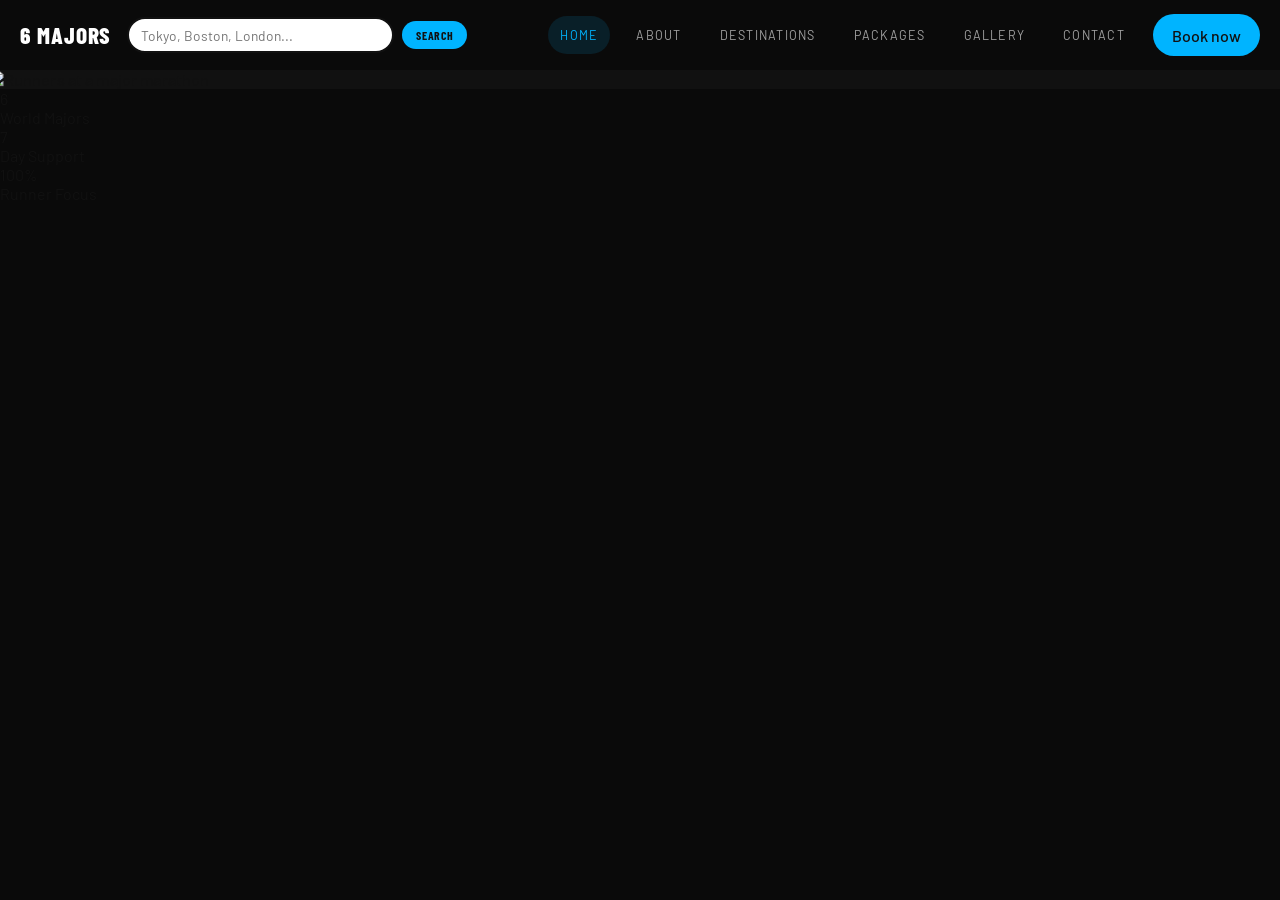
==== commit 7eb815b9: "Update index.html" ====
--- a/index.html
+++ b/index.html
@@ -1,39 +1,49 @@
 <!DOCTYPE html>
 <html lang="en">
-
 <head>
   <meta charset="UTF-8" />
   <meta name="viewport" content="width=device-width, initial-scale=1.0" />
-  <title>6 Majors - Marathon Travel Specialists</title>
+  <title>6 Majors</title>
+
   <link rel="preconnect" href="https://fonts.googleapis.com" />
   <link rel="preconnect" href="https://fonts.gstatic.com" crossorigin />
-  <link
-    href="https://fonts.googleapis.com/css2?family=Barlow+Condensed:ital,wght@0,400;0,600;0,700;0,800;1,600;1,700&family=Barlow:wght@300;400;500;600&display=swap"
-    rel="stylesheet" />
+  <link href="https://fonts.googleapis.com/css2?family=Barlow:wght@400;500;600;700;800&family=Barlow+Condensed:wght@600;700;800&display=swap" rel="stylesheet" />
+
   <link rel="stylesheet" href="style.css" />
 </head>
+<body class="page-home">
 
-<body class="page-home">
   <nav>
     <a href="index.html" class="nav-logo">6 Majors</a>
+
     <form class="hero-search" role="search" action="destinations.html" method="get">
-  <input type="text" name="q" placeholder="Tokyo, Boston, London..." list="races" autocomplete="off" />
-  <datalist id="races">
-    <option value="Tokyo">
-    <option value="Boston">
-    <option value="London">
-    <option value="Berlin">
-    <option value="Chicago">
-    <option value="New York">
-  </datalist>
-  <button type="submit" class="search-btn">Search</button>
-</form>
+      <input
+        type="text"
+        name="q"
+        placeholder="Tokyo, Boston, London..."
+        list="races"
+        autocomplete="off"
+      />
+      <datalist id="races">
+        <option value="Tokyo"></option>
+        <option value="Boston"></option>
+        <option value="London"></option>
+        <option value="Berlin"></option>
+        <option value="Chicago"></option>
+        <option value="New York"></option>
+      </datalist>
+      <button type="submit" class="search-btn">Search</button>
+    </form>
 
-    <input type="checkbox" id="nav-toggle" class="nav-toggle-input" />
-    <label for="nav-toggle" class="nav-hamburger" aria-label="Open menu">
-      <span></span><span></span><span></span>
+    <input type="checkbox" id="nav-toggle" name="nav-toggle" class="nav-toggle-input" />
+
+    <label for="nav-toggle" class="nav-hamburger" aria-label="Open menu" aria-controls="primary-menu">
+      <span></span>
+      <span></span>
+      <span></span>
     </label>
-    <ul class="nav-links">
+
+    <ul class="nav-links" id="primary-menu">
       <li><a href="index.html" class="active">Home</a></li>
       <li><a href="about.html">About</a></li>
       <li><a href="destinations.html">Destinations</a></li>
@@ -41,235 +51,37 @@
       <li><a href="gallery.html">Gallery</a></li>
       <li><a href="contact.html">Contact</a></li>
     </ul>
+
     <a href="contact.html" class="nav-cta">Book now</a>
   </nav>
 
-  <section class="hero" aria-label="Hero">
-    <div class="hero-bg"></div>
+  <header class="hero">
     <div class="muro">
-      <img src="run.webp" alt="Runner mural" class="muro-image" />
+      <img class="muro-image" src="https://images.unsplash.com/photo-1547347298-4074fc3086f0?auto=format&fit=crop&w=1600&q=80" alt="Runners at a major marathon" />
     </div>
+
     <div class="hero-inner">
-      <p class="hero-eyebrow">Abbott World Marathon Majors Travel</p>
-      <h1 class="hero-title">Run the world.<br /><em>Here starts your journey.</em></h1>
-    
+      <p class="hero-eyebrow">Run the World</p>
+      <h1 class="hero-title">Chase all <em>6 Majors</em></h1>
     </div>
-    <div class="hero-races" aria-hidden="true">
-      <div class="hero-race-badge"><span class="dot"></span>Tokyo<span class="month">March</span></div>
-      <div class="hero-race-badge"><span class="dot"></span>Boston<span class="month">April</span></div>
-      <div class="hero-race-badge"><span class="dot"></span>London<span class="month">April</span></div>
-      <div class="hero-race-badge"><span class="dot"></span>Berlin<span class="month">September</span></div>
-      <div class="hero-race-badge"><span class="dot"></span>Chicago<span class="month">October</span></div>
-      <div class="hero-race-badge"><span class="dot"></span>New York<span class="month">November</span></div>
+  </header>
+
+  <section class="gold-strip">
+    <div class="strip-stat">
+      <div class="strip-stat-num">6</div>
+      <div class="strip-stat-label">World Majors</div>
+    </div>
+    <div class="strip-divider"></div>
+    <div class="strip-stat">
+      <div class="strip-stat-num">7</div>
+      <div class="strip-stat-label">Day Support</div>
+    </div>
+    <div class="strip-divider"></div>
+    <div class="strip-stat">
+      <div class="strip-stat-num">100%</div>
+      <div class="strip-stat-label">Runner Focus</div>
     </div>
   </section>
 
-  <div class="gold-strip" aria-label="Key facts">
-    <div class="strip-stat">
-      <div class="strip-stat-num">1897</div>
-      <div class="strip-stat-label">First Major founded</div>
-    </div>
-    <div class="strip-divider" aria-hidden="true"></div>
-    <div class="strip-stat">
-      <div class="strip-stat-num">500,000+</div>
-      <div class="strip-stat-label">Runners per year</div>
-    </div>
-    <div class="strip-divider" aria-hidden="true"></div>
-    <div class="strip-stat">
-      <div class="strip-stat-num">100+</div>
-      <div class="strip-stat-label">Countries represented</div>
-    </div>
-    <div class="strip-divider" aria-hidden="true"></div>
-    <div class="strip-stat">
-      <div class="strip-stat-num">$500k</div>
-      <div class="strip-stat-label">Annual prize money</div>
-    </div>
-    <div class="strip-divider" aria-hidden="true"></div>
-    <div class="strip-stat">
-      <div class="strip-stat-num">6&#9733;</div>
-      <div class="strip-stat-label">Finisher medal</div>
-    </div>
-  </div>
-
-  <section class="section section--destinations" id="destinations">
-    <div class="section-inner">
-      <p class="section-eyebrow">What's Included</p>
-      <h2 class="section-title">Travel support built <em>around race day</em></h2>
-      <div class="included-grid">
-        <article class="included-card">
-          <h3 class="included-title">Hotels near the action</h3>
-          <p class="included-text">Carefully selected stays close to start areas, finish zones, and key transport links.</p>
-        </article>
-        <article class="included-card">
-          <h3 class="included-title">Airport & city transfers</h3>
-          <p class="included-text">Smooth arrival planning, hotel transfers, and race-week movement without the stress.</p>
-        </article>
-        <article class="included-card">
-          <h3 class="included-title">Runner & supporter planning</h3>
-          <p class="included-text">We coordinate logistics for athletes, families, and cheering crews so everyone knows where to be.</p>
-        </article>
-        <article class="included-card">
-          <h3 class="included-title">Local destination guidance</h3>
-          <p class="included-text">City tips, race-week recommendations, and practical advice from marathon travel specialists.</p>
-        </article>
-        <article class="included-card">
-          <h3 class="included-title">Flexible package options</h3>
-          <p class="included-text">Short stays, premium upgrades, supporter add-ons, and custom group travel for clubs.</p>
-        </article>
-        <article class="included-card included-card--cta">
-          <p class="included-mini">Need something tailored?</p>
-          <h3 class="included-title">We build trips around your major</h3>
-          <a href="contact.html" class="included-link">Start planning &rarr;</a>
-        </article>
-      </div>
-    </div>
-  </section>
-
-  <section class="section section--packages" id="packages">
-    <div class="section-inner">
-      <p class="section-eyebrow">Travel Packages</p>
-      <h2 class="section-title">Find your <em>perfect trip</em></h2>
-      <div class="pkg-grid">
-        <article class="pkg-card">
-          <span class="pkg-tag">Runner</span>
-          <div class="pkg-name">Race &amp; Stay</div>
-          <p class="pkg-desc">Everything you need on race day &mdash; accommodation near the start line, transfers, and
-            a finisher's welcome pack.</p>
-          <ul class="pkg-features">
-            <li>3 nights hotel near start line</li>
-            <li>Race day transfer &amp; support</li>
-            <li>Finisher welcome pack</li>
-            <li>Local race guide included</li>
-          </ul>
-          <div class="pkg-footer">
-            <div>
-              <div class="pkg-price-label">Packages from</div>
-              <div class="pkg-price">&pound;890</div>
-            </div>
-            <a href="packages.html" class="pkg-btn">View &rarr;</a>
-          </div>
-        </article>
-        <article class="pkg-card">
-          <span class="pkg-tag">Supporter</span>
-          <div class="pkg-name">Cheer Package</div>
-          <p class="pkg-desc">Be in the best spots on race day. Guided spectator positions, city highlights tour, and
-            race day access included.</p>
-          <ul class="pkg-features">
-            <li>Guided spectator spot selection</li>
-            <li>City highlights day tour</li>
-            <li>Race day access &amp; briefing</li>
-            <li>Supporter welcome kit</li>
-          </ul>
-          <div class="pkg-footer">
-            <div>
-              <div class="pkg-price-label">Packages from</div>
-              <div class="pkg-price">&pound;620</div>
-            </div>
-            <a href="packages.html" class="pkg-btn">View &rarr;</a>
-          </div>
-        </article>
-        <article class="pkg-card">
-          <span class="pkg-tag">Premium</span>
-          <div class="pkg-name">Full Major</div>
-          <p class="pkg-desc">The complete experience &mdash; flights, hotel, transfers, guided city tour, and a private
-            finisher's dinner.</p>
-          <ul class="pkg-features">
-            <li>Return flights included</li>
-            <li>5 nights premium hotel</li>
-            <li>All transfers &amp; race logistics</li>
-            <li>Private finisher's dinner</li>
-          </ul>
-          <div class="pkg-footer">
-            <div>
-              <div class="pkg-price-label">Packages from</div>
-              <div class="pkg-price">&pound;1,890</div>
-            </div>
-            <a href="packages.html" class="pkg-btn">View &rarr;</a>
-          </div>
-        </article>
-        <article class="pkg-card">
-          <span class="pkg-tag">Club</span>
-          <div class="pkg-name">Group Travel</div>
-          <p class="pkg-desc">Custom packages for running clubs and groups of 10 or more. Dedicated group coordinator
-            included throughout.</p>
-          <ul class="pkg-features">
-            <li>Bespoke group itinerary</li>
-            <li>Dedicated group coordinator</li>
-            <li>Group hotel block booking</li>
-            <li>Club banner &amp; group photo</li>
-          </ul>
-          <div class="pkg-footer">
-            <div>
-              <div class="pkg-price-label">From per person</div>
-              <div class="pkg-price">&pound;750</div>
-            </div>
-            <a href="packages.html" class="pkg-btn">View &rarr;</a>
-          </div>
-        </article>
-      </div>
-    </div>
-  </section>
-
-  <section class="section section--why">
-    <div class="section-inner">
-      <p class="section-eyebrow">Why 6 Majors</p>
-      <h2 class="section-title">Travel built <em>for runners</em></h2>
-      <div class="why-grid">
-        <div class="why-card">
-          <div class="why-icon" aria-hidden="true">
-            <div class="why-icon-dot"></div>
-          </div>
-          <h3 class="why-title">Race specialists</h3>
-          <p class="why-text">Every package is designed around the specific logistics of race day &mdash; start corrals,
-            finish line access, and transport that actually works when you're exhausted.</p>
-        </div>
-        <div class="why-card">
-          <div class="why-icon" aria-hidden="true">
-            <div class="why-icon-dot"></div>
-          </div>
-          <h3 class="why-title">All six Majors covered</h3>
-          <p class="why-text">Whether you're chasing your first Major or your sixth star, we offer tailored packages for
-            every race in the series &mdash; on every continent.</p>
-        </div>
-        <div class="why-card">
-          <div class="why-icon" aria-hidden="true">
-            <div class="why-icon-dot"></div>
-          </div>
-          <h3 class="why-title">Runners and supporters</h3>
-          <p class="why-text">We plan for everyone at the race &mdash; not just the runner. Our supporter packages
-            ensure your crew sees you at the right moments.</p>
-        </div>
-      </div>
-    </div>
-  </section>
-
-  <section class="section--cta" aria-label="Call to action">
-    <div class="cta-inner">
-      <div class="cta-left">
-        <h2 class="cta-title">Ready to run a<br /><em>World Major?</em></h2>
-        <p class="cta-sub">Tell us your race and we'll put together the perfect travel plan &mdash; for you, your club,
-          or your whole support crew.</p>
-      </div>
-      <div class="cta-buttons">
-        <a href="contact.html" class="btn-primary">Get in touch</a>
-        <a href="packages.html" class="btn-outline">View all packages</a>
-      </div>
-    </div>
-  </section>
-
-  <footer>
-    <div class="footer-inner">
-      <div class="footer-logo">6 Majors</div>
-      <ul class="footer-links">
-        <li><a href="about.html">About</a></li>
-        <li><a href="destinations.html">Destinations</a></li>
-        <li><a href="packages.html">Packages</a></li>
-        <li><a href="gallery.html">Gallery</a></li>
-        <li><a href="contact.html">Contact</a></li>
-      </ul>
-      <p class="footer-credit">Images: Unsplash / Pexels &middot; Data: worldmarathonmajors.com</p>
-    </div>
-  </footer>
 </body>
-
 </html>
--- a/style.css
+++ b/style.css
@@ -1,34 +1,29 @@
-
+/* ============================================================
+6 MAJORS — style.css
+============================================================ */
+
+/* ── Variables ────────────────────────────────────────────── */
 :root {
   --bg: #0a0a0a;
   --surface: #ffffff;
-  --surface-strong: #ffffff;
   --surface-dark: #111111;
   --surface-dark-2: #1a1a1a;
   --text: #111111;
   --text-soft: #3f6f8f;
-  --text-light: rgba(255, 255, 255, 0.82);
   --accent: #00b4ff;
   --accent-strong: #0088cc;
-  --accent-soft: rgba(0, 180, 255, 0.1);
-  --line: rgba(0, 180, 255, 0.2);
-  --shadow: 0 10px 24px rgba(0, 0, 0, 0.12);
+  --accent-soft: rgba(0,180,255,0.1);
+  --line: rgba(0,180,255,0.2);
+  --shadow: 0 10px 24px rgba(0,0,0,0.12);
   --radius-lg: 18px;
   --radius-md: 14px;
   --radius-sm: 10px;
   --content-width: 1240px;
 }
 
-*,
-*::before,
-*::after {
-  box-sizing: border-box;
-}
-
-html {
-  scroll-behavior: smooth;
-}
-
+/* ── Reset ────────────────────────────────────────────────── */
+*, *::before, *::after { box-sizing: border-box; }
+html { scroll-behavior: smooth; }
 body {
   margin: 0;
   min-width: 320px;
@@ -37,42 +32,17 @@
   color: var(--text);
   background: var(--bg);
 }
-
-img {
-  display: block;
-  max-width: 100%;
-}
-
-a,
-button,
-input,
-select,
-textarea {
-  font: inherit;
-}
-
-a {
-  color: inherit;
-}
-
-p,
-h1,
-h2,
-h3,
-li,
-a,
-label,
-input,
-select,
-textarea,
-button,
-.gallery-caption,
-.race-country,
-.hero-race-badge,
-.strip-stat-label {
+img { display: block; max-width: 100%; }
+a, button, input, select, textarea { font: inherit; }
+a { color: inherit; }
+
+/* allow long words to wrap everywhere */
+p, h1, h2, h3, li, a, label, input, select, textarea, button,
+.gallery-caption, .race-country, .hero-race-badge, .strip-stat-label {
   overflow-wrap: anywhere;
 }
 
+/* ── Layout containers ────────────────────────────────────── */
 nav,
 .section-inner,
 .cta-inner,
@@ -81,19 +51,16 @@
   margin: 0 auto;
 }
 
+/* ── NAV ──────────────────────────────────────────────────── */
 nav {
   position: sticky;
   top: 0;
   z-index: 1000;
   display: grid;
-  grid-template-columns: auto 1fr auto;
+  grid-template-columns: auto 1fr auto auto; /* logo | search | hamburger | cta */
   align-items: center;
   gap: 16px;
   padding: 14px 0;
-}
-
-header,
-nav {
   background: transparent;
 }
 
@@ -109,17 +76,17 @@
   z-index: 3;
 }
 
-.nav-toggle-input {
-  display: none;
-}
-
+/* hidden checkbox toggle */
+.nav-toggle-input { display: none; }
+
+/* hamburger button */
 .nav-hamburger {
   display: none;
-  width: 48px;
-  height: 48px;
-  border: 1px solid rgba(0, 180, 255, 0.25);
+  width: 42px;
+  height: 42px;
+  border: 1px solid rgba(0,180,255,0.25);
   border-radius: 50%;
-  background: rgba(17, 17, 17, 0.94);
+  background: rgba(17,17,17,0.85);
   align-items: center;
   justify-content: center;
   cursor: pointer;
@@ -134,17 +101,13 @@
   height: 2px;
   border-radius: 999px;
   background: #fff;
-  transition: transform 0.25s ease, opacity 0.25s ease;
-}
-
-.nav-hamburger span:nth-child(1) {
-  transform: translateY(-6px);
-}
-
-.nav-hamburger span:nth-child(3) {
-  transform: translateY(6px);
-}
-
+  transition: transform 0.25s, opacity 0.25s;
+}
+
+.nav-hamburger span:nth-child(1) { transform: translateY(-6px); }
+.nav-hamburger span:nth-child(3) { transform: translateY(6px); }
+
+/* nav links */
 .nav-links {
   display: flex;
   justify-content: center;
@@ -161,27 +124,22 @@
   min-height: 38px;
   padding: 7px 12px;
   border-radius: 999px;
-  font-family: "Barlow", sans-serif;
   font-size: 0.78rem;
   letter-spacing: 0.1em;
   text-transform: uppercase;
   text-decoration: none;
-  color: rgba(255, 255, 255, 0.62);
-  transition: background-color 0.2s ease, color 0.2s ease;
+  color: rgba(255,255,255,0.62);
+  transition: background-color 0.2s, color 0.2s;
 }
 
 .nav-links a:hover,
 .nav-links a.active {
-  background: rgba(0, 180, 255, 0.12);
+  background: rgba(0,180,255,0.12);
   color: var(--accent);
 }
 
-.nav-cta,
-.btn-primary,
-.btn-outline,
-.pkg-btn,
-.btn,
-.btn--primary {
+/* ── Buttons / CTA ────────────────────────────────────────── */
+.nav-cta, .btn-primary, .btn-outline, .pkg-btn, .btn, .btn--primary {
   display: inline-flex;
   align-items: center;
   justify-content: center;
@@ -191,14 +149,10 @@
   border: 1px solid transparent;
   text-decoration: none;
   font-weight: 500;
-  transition: transform 0.2s ease, background-color 0.2s ease, color 0.2s ease, border-color 0.2s ease;
-}
-
-.nav-cta,
-.btn-primary,
-.pkg-btn,
-.btn,
-.btn--primary {
+  transition: transform 0.2s, background-color 0.2s, color 0.2s, border-color 0.2s;
+}
+
+.nav-cta, .btn-primary, .pkg-btn, .btn, .btn--primary {
   background: var(--accent);
   color: #111;
 }
@@ -206,41 +160,61 @@
 .btn-outline {
   background: transparent;
   color: #fff;
-  border-color: rgba(255, 255, 255, 0.24);
-}
-
-.nav-cta:hover,
-.btn-primary:hover,
-.pkg-btn:hover,
-.btn:hover,
-.btn--primary:hover,
-.btn-outline:hover {
-  transform: translateY(-1px);
-}
-
-.nav-cta:hover,
-.btn-primary:hover,
-.pkg-btn:hover,
-.btn:hover,
-.btn--primary:hover {
+  border-color: rgba(255,255,255,0.24);
+}
+
+.nav-cta:hover, .btn-primary:hover, .pkg-btn:hover, .btn:hover, .btn--primary:hover,
+.btn-outline:hover { transform: translateY(-1px); }
+
+.nav-cta:hover, .btn-primary:hover, .pkg-btn:hover, .btn:hover, .btn--primary:hover {
   background: var(--accent-strong);
 }
 
-.btn-outline:hover {
-  background: rgba(255, 255, 255, 0.72);
-}
-
+.btn-outline:hover { background: rgba(255,255,255,0.72); }
+
+/* ── Hero search (inside nav on desktop) ──────────────────── */
+.hero-search {
+  display: flex;
+  gap: 8px;
+  align-items: center;
+  max-width: 340px;
+}
+
+.hero-search input {
+  flex: 1 1 0;
+  min-width: 0;
+  min-height: 36px;
+  padding: 7px 12px;
+  border: 2px solid #111;
+  border-radius: 999px;
+  background: #fff;
+  color: var(--text);
+  font-size: 0.86rem;
+}
+
+.search-btn {
+  flex: 0 0 auto;
+  border: 0;
+  cursor: pointer;
+  background: var(--accent);
+  color: #111;
+  border-radius: 999px;
+  padding: 7px 14px;
+  font-family: "Barlow Condensed", sans-serif;
+  font-weight: 700;
+  font-size: 0.74rem;
+  letter-spacing: 0.06em;
+  text-transform: uppercase;
+  white-space: nowrap;
+}
+
+.search-btn:hover { background: var(--accent-strong); }
+
+/* ── Hero ─────────────────────────────────────────────────── */
 .hero {
-  width: 100%;
-  margin: 0;
-  min-height: 0;
-  padding: 0;
   position: relative;
   overflow: hidden;
   background: #111;
-  border-left: 0;
-  border-radius: 0;
-  box-shadow: none;
 }
 
 .hero::before {
@@ -248,24 +222,29 @@
   position: absolute;
   inset: 0;
   background:
-    linear-gradient(90deg, rgba(0, 0, 0, 0.78) 0%, rgba(0, 0, 0, 0.5) 28%, rgba(0, 0, 0, 0.14) 50%, rgba(0, 0, 0, 0.04) 72%, rgba(0, 0, 0, 0.02) 100%),
-    linear-gradient(180deg, rgba(0, 0, 0, 0.22) 0%, rgba(0, 0, 0, 0.14) 100%);
+    linear-gradient(90deg, rgba(0,0,0,0.78) 0%, rgba(0,0,0,0.5) 28%,
+    rgba(0,0,0,0.14) 50%, rgba(0,0,0,0.04) 72%, rgba(0,0,0,0.02) 100%),
+    linear-gradient(180deg, rgba(0,0,0,0.22) 0%, rgba(0,0,0,0.14) 100%);
   pointer-events: none;
 }
 
-.hero-inner,
-.muro,
-.hero-races {
+.hero-bg { display: none; }
+
+.muro {
   position: relative;
   z-index: 1;
-}
-
-.hero {
   display: block;
-}
-
-.hero-bg {
-  display: none;
+  width: 100%;
+  background: #111;
+}
+
+.muro-image {
+  width: 100%;
+  height: auto;
+  object-fit: contain;
+  object-position: center;
+  transform: scale(1.02);
+  transform-origin: center;
 }
 
 .hero-inner {
@@ -280,35 +259,34 @@
   padding: 0 8px;
 }
 
-.hero-eyebrow,
-.section-eyebrow {
+/* eyebrows */
+.hero-eyebrow, .section-eyebrow {
   display: inline-flex;
   align-items: center;
   gap: 8px;
   margin: 0 0 10px;
-  color: var(--accent);
   font-family: "Barlow Condensed", sans-serif;
   font-size: 0.74rem;
   font-weight: 600;
   letter-spacing: 0.24em;
   text-transform: uppercase;
+  color: var(--accent);
 }
 
 .hero-eyebrow {
   color: #7ddcff;
-  text-shadow: 0 2px 14px rgba(0, 0, 0, 0.45);
-}
-
-.hero-eyebrow::before,
-.section-eyebrow::before {
+  text-shadow: 0 2px 14px rgba(0,0,0,0.45);
+}
+
+.hero-eyebrow::before, .section-eyebrow::before {
   content: "";
   width: 26px;
   height: 1px;
   background: currentColor;
 }
 
-.hero-title,
-.hero h1 {
+/* hero title */
+.hero-title, .hero h1 {
   margin: 0 0 14px;
   font-family: "Barlow Condensed", sans-serif;
   font-size: clamp(2.8rem, 6vw, 4.6rem);
@@ -317,1641 +295,12 @@
   letter-spacing: -0.02em;
   text-transform: uppercase;
   color: #f7fbff;
-  text-shadow: 0 4px 24px rgba(0, 0, 0, 0.45);
-}
-
-.hero-title em,
-.hero h1 em,
-.section-title em,
-.cta-title em {
+  text-shadow: 0 4px 24px rgba(0,0,0,0.45);
+}
+
+.hero-title em, .hero h1 em,
+.section-title em, .cta-title em {
+  font-style: italic;
   color: var(--accent);
-  font-style: italic;
-}
-
-.hero-sub {
-  margin: 0 0 28px;
-  max-width: 44ch;
-  color: rgba(245, 250, 255, 0.96);
-  font-size: clamp(1rem, 1.7vw, 1.08rem);
-  line-height: 1.7;
-  text-shadow: 0 3px 18px rgba(0, 0, 0, 0.42);
-}
-
-.hero-search {
-  display: flex;
-  gap: 8px;
-  align-items: stretch;
-  flex-wrap: wrap;
-  max-width: 300px;
-}
-
-.hero-search input {
-  flex: 1 1 260px;
-  min-width: 0;
-  min-height: 34px;
-  padding: 7px 10px;
-  border: 2px solid #111;
-  border-radius: 999px;
-  background: #fff;
-  color: var(--text);
-  font-size: 0.86rem;
-}
-
-.search-btn {
-  min-width: 78px;
-  border: 0;
-  cursor: pointer;
-  background: var(--accent);
-  color: #111;
-  border-radius: 999px;
-  padding: 7px 10px;
-  font-family: "Barlow Condensed", sans-serif;
-  font-weight: 700;
-  font-size: 0.74rem;
-  letter-spacing: 0.06em;
-  text-transform: uppercase;
-}
-
-.search-btn:hover {
-  background: var(--accent-strong);
-}
-
-.muro {
-  position: relative;
-  inset: auto;
-  display: block;
-  width: 100%;
-  overflow: hidden;
-  border-radius: 0;
-  background: #111;
-}
-
-.muro-image {
-  width: 100%;
-  height: auto;
-  min-height: 0;
-  max-width: 100%;
-  object-fit: contain;
-  object-position: center;
-  transform: scale(1.02);
-  transform-origin: center;
-  box-shadow: none;
-}
-
-.hero-races {
-  display: none;
-}
-
-.hero-race-badge {
-  display: flex;
-  align-items: center;
-  justify-content: space-between;
-  gap: 10px;
-  min-width: 0;
-  padding: 14px 16px;
-  border: 1px solid rgba(0, 180, 255, 0.14);
-  border-radius: 18px;
-  background: rgba(255, 255, 255, 0.96);
-  color: var(--text);
-  font-size: 0.95rem;
-}
-
-.dot {
-  width: 10px;
-  height: 10px;
-  border-radius: 50%;
-  background: var(--accent);
-  flex: none;
-}
-
-.month {
-  margin-left: auto;
-  color: var(--text-soft);
-  font-size: 0.84rem;
-}
-
-.gold-strip {
-  width: 100%;
-  margin: 12px auto 0;
-  display: flex;
-  align-items: center;
-  justify-content: space-between;
-  gap: 0;
-  border-radius: 0;
-  overflow: hidden;
-  box-shadow: none;
-  background: var(--accent);
-}
-
-.strip-stat {
-  flex: 1 1 0;
-  padding: 8px 8px;
-  text-align: center;
-  background: var(--accent);
-  color: #111;
-}
-
-.strip-divider {
-  width: 1px;
-  background: rgba(0, 0, 0, 0.12);
-}
-
-.strip-stat-num {
-  font-family: "Barlow Condensed", sans-serif;
-  font-size: clamp(1rem, 1.6vw, 1.25rem);
-  font-weight: 800;
-  line-height: 1;
-}
-
-.strip-stat-label {
-  margin-top: 2px;
-  color: rgba(0, 0, 0, 0.65);
-  font-size: 0.56rem;
-  line-height: 1.2;
-  letter-spacing: 0.08em;
-  text-transform: uppercase;
-}
-
-.section {
-  padding: clamp(42px, 6vw, 72px) 0;
-}
-
-.section-inner {
-  display: flow-root;
-}
-
-.section-title {
-  margin: 0 0 14px;
-  font-family: "Barlow Condensed", sans-serif;
-  font-size: clamp(1.75rem, 3.4vw, 2.6rem);
-  line-height: 1;
-  font-weight: 800;
-  text-transform: uppercase;
-}
-
-.section-inner > p:not(.section-eyebrow),
-.contact-info p {
-  max-width: 70ch;
-  color: var(--text-soft);
-  font-size: 0.95rem;
-  line-height: 1.7;
-}
-
-.section--about,
-.section--packages,
-.section--gallery,
-.section--contact {
-  background: #fff;
-}
-
-.section--destinations,
-.section--why {
-  background: #111;
-}
-
-.race-grid,
-.pkg-grid,
-.why-grid,
-.gallery-grid,
-.about-stats,
-.contact-content {
-  display: grid;
-  gap: 14px;
-}
-
-.race-grid {
-  grid-template-columns: repeat(2, minmax(0, 1fr));
-  margin-top: 18px;
-}
-
-.race-card {
-  display: flex;
-  flex-direction: column;
-  gap: 10px;
-  min-width: 0;
-  padding: 14px;
-  border-radius: var(--radius-md);
-  border-top: 3px solid transparent;
-  background: linear-gradient(180deg, var(--surface-dark), var(--surface-dark-2));
-  color: #fff;
-  text-decoration: none;
-  box-shadow: none;
-}
-
-.race-card:hover {
-  border-top-color: var(--accent);
-}
-
-.race-card-top,
-.pkg-footer {
-  display: flex;
-  align-items: center;
-  justify-content: space-between;
-  gap: 16px;
-  flex-wrap: wrap;
-}
-
-.race-num {
-  font-family: "Barlow Condensed", sans-serif;
-  font-size: 1.5rem;
-  font-weight: 800;
-  line-height: 1;
-  color: rgba(255, 255, 255, 0.38);
-}
-
-.race-month-pill {
-  display: inline-flex;
-  align-items: center;
-  padding: 4px 8px;
-  border-radius: 999px;
-  background: rgba(255, 255, 255, 0.12);
-  color: rgba(255, 255, 255, 0.86);
-  font-size: 0.68rem;
-  letter-spacing: 0.08em;
-  text-transform: uppercase;
-}
-
-.race-city,
-.pkg-name,
-.why-title,
-.contact-info h3 {
-  margin: 0;
-  font-family: "Barlow Condensed", sans-serif;
-  font-size: clamp(1.08rem, 1.8vw, 1.35rem);
-  line-height: 1;
-  font-weight: 700;
-  text-transform: uppercase;
-}
-
-.race-country,
-.pkg-price-label {
-  color: rgba(255, 255, 255, 0.72);
-  font-size: 0.68rem;
-  letter-spacing: 0.08em;
-  text-transform: uppercase;
-}
-
-.race-desc,
-.pkg-desc,
-.why-text {
-  margin: 0;
-  color: rgba(255, 255, 255, 0.9);
-  font-size: 0.88rem;
-  line-height: 1.5;
-}
-
-.race-link {
-  color: #ffd3bd;
-  text-decoration: none;
-}
-
-.pkg-grid {
-  grid-template-columns: repeat(2, minmax(0, 1fr));
-  margin-top: 18px;
-}
-
-.pkg-card,
-.why-card,
-.gallery-item,
-.contact-form,
-.contact-info,
-.stat {
-  min-width: 0;
-  border-radius: var(--radius-md);
-  background: var(--surface);
-  box-shadow: var(--shadow);
-  backdrop-filter: blur(10px);
-}
-
-.pkg-card {
-  display: flex;
-  flex-direction: column;
-  gap: 10px;
-  padding: 16px;
-}
-
-.pkg-tag {
-  display: inline-flex;
-  align-items: center;
-  width: fit-content;
-  padding: 4px 8px;
-  border-radius: 999px;
-  background: var(--accent-soft);
-  color: var(--accent-strong);
-  font-size: 0.68rem;
-  letter-spacing: 0.08em;
-  text-transform: uppercase;
-}
-
-.pkg-desc,
-.why-text,
-.contact-info p,
-.section-inner > p:not(.section-eyebrow),
-.gallery-caption {
-  color: var(--text-soft);
-}
-
-.pkg-features,
-.contact-info ul {
-  margin: 0;
-  padding-left: 20px;
-  color: var(--text-soft);
-  font-size: 0.88rem;
-  line-height: 1.55;
-}
-
-.pkg-price {
-  font-family: "Barlow Condensed", sans-serif;
-  font-size: clamp(1.25rem, 2vw, 1.6rem);
-  font-weight: 800;
-  line-height: 1;
-  color: var(--accent-strong);
-}
-
-.pkg-price-label {
-  color: var(--text-soft);
-}
-
-.section--why .section-inner {
-  padding-top: 0;
-}
-
-.why-grid {
-  grid-template-columns: repeat(2, minmax(0, 1fr));
-  margin-top: 18px;
-}
-
-.why-card {
-  padding: 16px;
-}
-
-.why-icon {
-  width: 36px;
-  height: 36px;
-  display: grid;
-  place-items: center;
-  border-radius: 50%;
-  background: rgba(17, 32, 51, 0.06);
-  margin-bottom: 10px;
-}
-
-.why-icon-dot {
-  width: 8px;
-  height: 8px;
-  border-radius: 50%;
-  background: var(--accent);
-}
-
-.section--cta {
-  padding: 0 0 72px;
-  background: #111;
-}
-
-.cta-inner {
-  display: flex;
-  align-items: center;
-  justify-content: space-between;
-  gap: 16px;
-  padding: clamp(18px, 2.4vw, 26px);
-  border-radius: 32px;
-  background: var(--accent);
-  color: #fff;
-  box-shadow: var(--shadow);
-}
-
-.cta-left {
-  min-width: 0;
-}
-
-.cta-title {
-  margin: 0 0 12px;
-  font-family: "Barlow Condensed", sans-serif;
-  font-size: clamp(1.7rem, 3.2vw, 2.5rem);
-  line-height: 1;
-  font-weight: 800;
-  text-transform: uppercase;
-}
-
-.cta-sub {
-  margin: 0;
-  max-width: 54ch;
-  color: rgba(0, 0, 0, 0.66);
-  line-height: 1.65;
-}
-
-.cta-buttons {
-  display: flex;
-  gap: 12px;
-  flex-wrap: wrap;
-}
-
-.about-stats {
-  grid-template-columns: repeat(3, minmax(0, 1fr));
-  margin-top: 18px;
-}
-
-.stat {
-  padding: 16px 12px;
-  text-align: center;
-}
-
-.stat-num {
-  font-family: "Barlow Condensed", sans-serif;
-  font-size: clamp(1.3rem, 2vw, 1.7rem);
-  font-weight: 800;
-  color: var(--accent-strong);
-}
-
-.stat-label {
-  margin-top: 8px;
-  color: var(--text-soft);
-}
-
-.gallery-grid {
-  grid-template-columns: repeat(3, minmax(0, 1fr));
-  margin-top: 18px;
-}
-
-.gallery-link {
-  text-decoration: none;
-}
-
-.gallery-item {
-  overflow: hidden;
-}
-
-.gallery-item img {
-  width: 100%;
-  height: clamp(140px, 16vw, 180px);
-  object-fit: cover;
-}
-
-.gallery-caption {
-  padding: 10px 12px 12px;
-  font-size: 0.84rem;
-}
-
-.contact-content {
-  grid-template-columns: minmax(0, 1.2fr) minmax(280px, 0.8fr);
-  align-items: start;
-  margin-top: 18px;
-}
-
-.contact-form,
-.contact-info {
-  padding: 16px;
-}
-
-.form-group {
-  display: grid;
-  gap: 8px;
-  margin-bottom: 10px;
-}
-
-.form-group label {
-  color: var(--text);
-  font-size: 0.95rem;
-}
-
-.form-group input,
-.form-group select,
-.form-group textarea {
-  width: 100%;
-  min-width: 0;
-  border: 1px solid rgba(20, 32, 51, 0.12);
-  border-radius: 12px;
-  background: rgba(255, 255, 255, 0.92);
-  padding: 10px 12px;
-  color: var(--text);
-}
-
-.form-group textarea {
-  min-height: 140px;
-  resize: vertical;
-}
-
-footer {
-  padding: 0 0 30px;
-}
-
-.footer-inner {
-  display: flex;
-  align-items: center;
-  justify-content: space-between;
-  gap: 16px 24px;
-  flex-wrap: wrap;
-  padding: 22px;
-  border-radius: 28px;
-  background: #111;
-  box-shadow: var(--shadow);
-}
-
-.footer-logo {
-  font-family: "Barlow Condensed", sans-serif;
-  font-size: 1.6rem;
-  font-weight: 800;
-  color: #fff;
-  text-transform: uppercase;
-}
-
-.footer-links {
-  display: flex;
-  flex-wrap: wrap;
-  justify-content: center;
-  gap: 10px 14px;
-  list-style: none;
-  margin: 0;
-  padding: 0;
-}
-
-.footer-links a {
-  color: rgba(255, 255, 255, 0.74);
-  text-decoration: none;
-}
-
-.footer-credit {
-  margin: 0;
-  color: rgba(255, 255, 255, 0.6);
-  font-size: 0.92rem;
-}
-
-@media (max-width: 980px) {
-  nav {
-    grid-template-columns: auto auto;
-  }
-
-  .nav-hamburger {
-    display: inline-flex;
-    justify-self: end;
-  }
-
-  .nav-links,
-  .nav-cta {
-    display: none;
-  }
-
-  .nav-toggle-input:checked ~ .nav-links {
-    display: grid;
-  }
-
-  .nav-toggle-input:checked ~ .nav-cta {
-    display: inline-flex;
-  }
-
-  .nav-toggle-input:checked ~ .nav-links,
-  .nav-toggle-input:checked ~ .nav-cta {
-    grid-column: 1 / -1;
-  }
-
-  .nav-toggle-input:checked ~ .nav-links {
-    gap: 10px;
-    padding: 18px;
-    border-radius: 24px;
-    background: rgba(17, 17, 17, 0.98);
-    box-shadow: var(--shadow);
-  }
-
-  .nav-toggle-input:checked ~ .nav-links a {
-    justify-content: center;
-  }
-
-  .nav-toggle-input:checked + .nav-hamburger span:nth-child(1) {
-    transform: rotate(45deg);
-  }
-
-  .nav-toggle-input:checked + .nav-hamburger span:nth-child(2) {
-    opacity: 0;
-  }
-
-  .nav-toggle-input:checked + .nav-hamburger span:nth-child(3) {
-    transform: rotate(-45deg);
-  }
-
-  .hero {
-    min-height: 0;
-  }
-
-  .hero-inner {
-    bottom: 22px;
-    max-width: 560px;
-  }
-
-  .muro {
-    inset: 0;
-  }
-
-  .muro-image {
-    width: 100%;
-    height: auto;
-    min-height: 0;
-    object-fit: contain;
-    object-position: center;
-  }
-
-  .hero-races,
-  .race-grid,
-  .gallery-grid {
-    grid-template-columns: repeat(2, minmax(0, 1fr));
-  }
-
-  .pkg-grid,
-  .about-stats,
-  .contact-content {
-    grid-template-columns: repeat(2, minmax(0, 1fr));
-  }
-
-  .why-grid {
-    grid-template-columns: repeat(2, minmax(0, 1fr));
-  }
-
-  .contact-content {
-    grid-template-columns: 1fr;
-  }
-
-  .gold-strip {
-    flex-wrap: nowrap;
-  }
-
-  .strip-divider {
-    display: none;
-  }
-
-  .cta-inner {
-    flex-direction: column;
-    align-items: flex-start;
-  }
-}
-
-@media (max-width: 640px) {
-  nav,
-  .section-inner,
-  .cta-inner,
-  .footer-inner,
-  .gold-strip {
-    width: min(100% - 24px, var(--content-width));
-  }
-
-  nav {
-    padding: 10px 12px;
-    border-radius: 999px;
-    background: rgba(10, 10, 10, 0.24);
-    backdrop-filter: blur(8px);
-  }
-
-  .page-home nav {
-    position: absolute;
-    top: 10px;
-    left: 50%;
-    right: auto;
-    transform: translateX(-50%);
-    z-index: 1100;
-  }
-
-  .nav-logo {
-    font-size: 1.2rem;
-  }
-
-  .nav-hamburger {
-    width: 40px;
-    height: 40px;
-    background: rgba(10, 10, 10, 0.5);
-  }
-
-  .hero {
-    width: 100%;
-    padding: 0 0 10px;
-    overflow: visible;
-  }
-
-  .hero::before {
-    background:
-      linear-gradient(180deg, rgba(0, 0, 0, 0.06) 0%, rgba(0, 0, 0, 0.08) 42%, rgba(0, 0, 0, 0.18) 100%);
-  }
-
-  .hero-inner {
-    position: relative;
-    left: auto;
-    right: auto;
-    bottom: auto;
-    z-index: 3;
-    width: min(calc(100% - 24px), var(--content-width));
-    max-width: 100%;
-    margin: -28px auto 0;
-    padding: 10px 4px 0;
-    border-radius: 0;
-    background: transparent;
-    box-shadow: none;
-  }
-
-  .muro-image {
-    transform: none;
-    object-fit: contain;
-    object-position: center;
-  }
-
-  .hero-title,
-  .hero h1,
-  .section-title,
-  .cta-title {
-    line-height: 1;
-  }
-
-  .hero-title,
-  .hero h1 {
-    max-width: 12ch;
-    font-size: clamp(1.55rem, 7vw, 2.15rem);
-    color: rgba(255, 255, 255, 0.98);
-    text-shadow: 0 2px 8px rgba(0, 0, 0, 0.28);
-  }
-
-  .hero-eyebrow {
-    color: rgba(255, 255, 255, 0.9);
-    font-size: 0.68rem;
-    letter-spacing: 0.16em;
-    text-shadow: 0 1px 6px rgba(0, 0, 0, 0.2);
-  }
-
-  .hero-search {
-    flex-direction: row;
-    flex-wrap: nowrap;
-    align-items: center;
-    max-width: 220px;
-    margin: 0 auto;
-  }
-
-  .hero-search input {
-    flex: 1 1 auto;
-    width: auto;
-    min-width: 0;
-    min-height: 32px;
-    padding: 6px 8px;
-    font-size: 0.74rem;
-    text-align: center;
-    border-radius: 8px;
-  }
-
-  .search-btn {
-    flex: 0 0 auto;
-    width: auto;
-    min-width: 64px;
-    min-height: 30px;
-    padding: 6px 8px;
-    font-size: 0.62rem;
-    letter-spacing: 0.05em;
-    border-radius: 8px;
-  }
-
-  .nav-cta,
-  .btn-primary,
-  .btn-outline,
-  .pkg-btn,
-  .btn,
-  .btn--primary {
-    width: 100%;
-  }
-
-  .nav-toggle-input:checked ~ .nav-links {
-    margin-top: 8px;
-    padding: 12px;
-    border-radius: 18px;
-    background: rgba(10, 10, 10, 0.72);
-    backdrop-filter: blur(10px);
-  }
-
-  .hero-races,
-  .race-grid,
-  .pkg-grid,
-  .why-grid,
-  .gallery-grid,
-  .about-stats,
-  .about-stats {
-    grid-template-columns: 1fr;
-  }
-
-  .included-card,
-  .pkg-card,
-  .why-card,
-  .race-card,
-  .contact-form,
-  .contact-info,
-  .stat,
-  .gallery-item,
-  .page-panel,
-  .about-screen,
-  .about-copy,
-  .cta-inner {
-    padding: 18px;
-  }
-
-  .included-title,
-  .pkg-name,
-  .why-title,
-  .race-city,
-  .contact-info h3 {
-    font-size: 1.45rem;
-  }
-
-  .section-title {
-    font-size: clamp(2rem, 8vw, 2.6rem);
-  }
-
-  .page-panel-title,
-  .about-screen-title {
-    font-size: clamp(2.1rem, 9vw, 3rem);
-  }
-
-  .included-text,
-  .pkg-desc,
-  .why-text,
-  .race-desc,
-  .contact-info p,
-  .gallery-caption,
-  .page-panel-sub,
-  .about-screen-sub {
-    font-size: 0.92rem;
-    line-height: 1.65;
-  }
-
-  .gold-strip {
-    flex-wrap: nowrap;
-    overflow-x: auto;
-  }
-
-  .strip-stat {
-    min-width: 120px;
-    padding: 9px 8px;
-  }
-
-  .hero-race-badge,
-  .race-card,
-  .pkg-card,
-  .why-card,
-  .gallery-item,
-  .contact-form,
-  .contact-info,
-  .stat,
-  .footer-inner {
-    border-radius: 20px;
-  }
-
-  .footer-inner {
-    padding: 22px 18px;
-  }
-}
-
-@media (max-width: 430px) {
-  .hero-search {
-    max-width: 200px;
-    gap: 4px;
-  }
-
-  .hero-inner {
-    margin-top: -20px;
-    padding: 8px 2px 0;
-  }
-
-  .hero-title,
-  .hero h1 {
-    font-size: clamp(1.34rem, 6.5vw, 1.78rem);
-    text-shadow: 0 2px 6px rgba(0, 0, 0, 0.22);
-  }
-
-  .hero-search input {
-    min-height: 30px;
-    padding: 5px 7px;
-    font-size: 0.7rem;
-    border-radius: 7px;
-  }
-
-  .search-btn {
-    min-width: 58px;
-    min-height: 28px;
-    padding: 5px 7px;
-    font-size: 0.58rem;
-    border-radius: 7px;
-  }
-
-  .included-card,
-  .pkg-card,
-  .why-card,
-  .race-card,
-  .contact-form,
-  .contact-info,
-  .stat,
-  .gallery-item,
-  .page-panel,
-  .about-screen,
-  .about-copy,
-  .cta-inner {
-    padding: 15px;
-  }
-
-  .included-title,
-  .pkg-name,
-  .why-title,
-  .race-city,
-  .contact-info h3 {
-    font-size: 1.28rem;
-  }
-
-  .page-panel-title,
-  .about-screen-title {
-    font-size: clamp(1.8rem, 9vw, 2.5rem);
-  }
-}
-
-.page-destinations {
-  background: #f3f3ef;
-}
-
-.page-destinations .section--destinations {
-  position: relative;
-  overflow: hidden;
-  background:
-    linear-gradient(180deg, #f6f7f8 0%, #eceff2 100%);
-}
-
-.page-destinations .section-inner {
-  position: relative;
-  z-index: 1;
-}
-
-.page-destinations .section-eyebrow {
-  color: var(--accent);
-}
-
-.page-destinations .section-title {
-  color: #111111;
-}
-
-.page-destinations .section-title em {
-  color: var(--accent);
-}
-
-.page-destinations .race-grid {
-  gap: 14px;
-  background: transparent;
-}
-
-.page-destinations .race-card {
-  background: linear-gradient(180deg, rgba(255, 255, 255, 0.96) 0%, rgba(245, 247, 249, 0.96) 100%);
-  border: 1px solid rgba(0, 180, 255, 0.16);
-  border-top: 3px solid rgba(0, 180, 255, 0.22);
-  border-radius: var(--radius-md);
-  color: #111111;
-  box-shadow: 0 10px 24px rgba(0, 95, 145, 0.1);
-  backdrop-filter: blur(2px);
-}
-
-.page-destinations .race-card:hover {
-  border-top-color: var(--accent);
-  transform: translateY(-2px);
-}
-
-.page-destinations .race-num {
-  color: #005f91;
-}
-
-.page-destinations .race-month-pill {
-  background: rgba(0, 180, 255, 0.12);
-  color: #0078b5;
-}
-
-.page-destinations .race-city {
-  color: #111111;
-}
-
-.page-destinations .race-country {
-  color: #4c7592;
-}
-
-.page-destinations .race-desc {
-  color: #3f6f8f;
-}
-
-.page-destinations .race-link {
-  color: #0078b5;
-  font-weight: 700;
-}
-
-.page-home .section--destinations,
-.page-home .section--why {
-  position: relative;
-  overflow: hidden;
-  background: linear-gradient(180deg, #ffffff 0%, #f5faff 100%);
-}
-
-.page-home .section--why {
-  background: linear-gradient(180deg, #fcfdff 0%, #f7f9fc 100%);
-}
-
-.page-home .section--destinations .section-inner,
-.page-home .section--why .section-inner {
-  position: relative;
-  z-index: 1;
-}
-
-.page-home .section--destinations .section-title,
-.page-home .section--why .section-title,
-.page-home .section--destinations .race-city,
-.page-home .section--why .why-title {
-  color: #111111;
-}
-
-.page-home .section--destinations .race-country,
-.page-home .section--why .why-text {
-  color: #5c6470;
-}
-
-.page-home .section--destinations .race-desc {
-  color: #4f5865;
-}
-
-.page-home .section--destinations .race-grid,
-.page-home .section--why .why-grid {
-  background: transparent;
-  gap: 14px;
-}
-
-.page-home .section--destinations .race-card,
-.page-home .section--why .why-card {
-  background: linear-gradient(180deg, rgba(255, 255, 255, 0.97) 0%, rgba(244, 247, 250, 0.97) 100%);
-  border: 1px solid rgba(0, 180, 255, 0.14);
-  border-top: 3px solid rgba(0, 180, 255, 0.2);
-  border-radius: var(--radius-md);
-  box-shadow: 0 10px 24px rgba(0, 95, 145, 0.09);
-  padding: 14px;
-  align-content: start;
-}
-
-.page-home .section--destinations .race-card:hover {
-  border-top-color: var(--accent);
-}
-
-.page-home .section--destinations .race-card::before,
-.included-card::before {
-  content: "";
-  position: absolute;
-  inset: 0;
-  background:
-    radial-gradient(circle at 32% 34%, rgba(255, 255, 255, 0.24), transparent 18%),
-    radial-gradient(circle, rgba(255, 255, 255, 0.22) 0 1px, transparent 1px 100%);
-  background-size: auto, 9px 9px;
-  opacity: 0.6;
-  pointer-events: none;
-}
-
-.page-home .section--destinations .race-num {
-  color: #005f91;
-}
-
-.page-home .section--destinations .race-month-pill {
-  background: rgba(0, 180, 255, 0.12);
-  color: #0078b5;
-}
-
-.page-home .section--destinations .race-link {
-  color: #00c8ff;
-  font-weight: 700;
-}
-
-.page-home .section--why .why-icon {
-  background: rgba(0, 95, 145, 0.07);
-}
-
-.page-home {
-  background:
-    radial-gradient(circle at top left, rgba(255, 255, 255, 0.3), transparent 26%),
-    linear-gradient(180deg, #0a0a0a 0%, #0a0a0a 32%, #ffffff 32%, #f7fbff 100%);
-}
-
-.page-home .section-eyebrow,
-.page-home .section-title em,
-.page-home .race-month-pill,
-.page-home .pkg-tag,
-.page-home .why-icon-dot {
-  color: #28e6ff;
-}
-
-.page-home .section-eyebrow::before {
-  background: #28e6ff;
-}
-
-.page-home .section--destinations .race-month-pill {
-  background: rgba(40, 230, 255, 0.16);
-  color: #12dfff;
-}
-
-.page-home .section--destinations .race-num {
-  color: #00aee0;
-}
-
-.included-grid {
-  display: grid;
-  grid-template-columns: repeat(2, minmax(0, 1fr));
-  gap: 14px;
-  margin-top: 18px;
-}
-
-.included-card {
-  min-width: 0;
-  padding: 14px;
-  border-radius: 16px;
-  position: relative;
-  overflow: hidden;
-  background: linear-gradient(135deg, #0099e6 0%, #00c8ff 55%, #8eefff 100%);
-  border: 1px solid rgba(0, 126, 189, 0.18);
-  box-shadow: 0 10px 22px rgba(0, 120, 181, 0.16);
-}
-
-.included-title {
-  margin: 0 0 10px;
-  font-family: "Barlow Condensed", sans-serif;
-  font-size: 1rem;
-  font-weight: 700;
-  line-height: 1;
-  text-transform: uppercase;
-  color: #ffffff;
-}
-
-.included-text,
-.included-mini {
-  margin: 0;
-  color: rgba(238, 250, 255, 0.92);
-  font-size: 0.86rem;
-  line-height: 1.5;
-  display: -webkit-box;
-  -webkit-box-orient: vertical;
-  -webkit-line-clamp: 3;
-  overflow: hidden;
-}
-
-.included-card--cta {
-  display: flex;
-  flex-direction: column;
-  justify-content: space-between;
-  background: linear-gradient(135deg, #0099e6 0%, #00c8ff 55%, #8eefff 100%);
-  border-color: rgba(0, 126, 189, 0.18);
-}
-
-.included-card--cta .included-mini,
-.included-card--cta .included-title {
-  color: #ffffff;
-}
-
-.included-link {
-  display: inline-flex;
-  align-items: center;
-  margin-top: 10px;
-  color: #ffffff;
-  font-family: "Barlow Condensed", sans-serif;
-  font-size: 0.82rem;
-  font-weight: 700;
-  letter-spacing: 0.08em;
-  text-decoration: none;
-  text-transform: uppercase;
-}
-
-.page-home .pkg-name,
-.page-home .why-title,
-.page-home .pkg-price,
-.page-home .pkg-price-label,
-.page-home .pkg-features,
-.page-home .pkg-desc,
-.page-home .why-text {
-  position: relative;
-  z-index: 1;
-}
-
-.page-home .pkg-name,
-.page-home .why-title {
-  color: #111111;
-  font-size: 1.08rem;
-}
-
-.page-home .pkg-desc,
-.page-home .why-text,
-.page-home .pkg-features,
-.page-home .pkg-price-label {
-  color: var(--text-soft);
-}
-
-.page-home .pkg-desc,
-.page-home .why-text,
-.page-home .section--destinations .race-desc {
-  display: -webkit-box;
-  -webkit-box-orient: vertical;
-  -webkit-line-clamp: 4;
-  overflow: hidden;
-}
-
-.page-home .pkg-price {
-  color: var(--accent-strong);
-}
-
-.page-home .pkg-footer {
-  border-top-color: #e8f4ff;
-}
-
-.page-home .pkg-btn {
-  background: #111;
-  color: #fff;
-}
-
-.page-home .pkg-btn:hover {
-  background: var(--accent);
-  color: #111;
-}
-
-.page-home .pkg-card {
-  padding: 16px;
-}
-
-.page-home .section--why .section-eyebrow,
-.page-home .section--why .section-title em {
-  color: #0ea6d6;
-}
-
-.page-home .section--why .section-eyebrow::before {
-  background: #0ea6d6;
-}
-
-.page-home .section--why .why-icon-dot {
-  background: #0ea6d6;
-}
-
-.page-home .section--cta {
-  background: linear-gradient(180deg, #f7f9fc 0%, #f4f7fb 100%);
-  padding-bottom: 56px;
-}
-
-.page-home .cta-inner {
-  position: relative;
-  overflow: hidden;
-  background: linear-gradient(135deg, #0099e6 0%, #00c8ff 52%, #7be8ff 100%);
-  color: #ffffff;
-  border: 1px solid rgba(0, 126, 189, 0.18);
-  box-shadow: 0 10px 24px rgba(0, 120, 181, 0.16);
-}
-
-.page-home .cta-inner::before {
-  content: "";
-  position: absolute;
-  inset: 0;
-  background:
-    radial-gradient(circle at 32% 34%, rgba(255, 255, 255, 0.24), transparent 18%),
-    radial-gradient(circle, rgba(255, 255, 255, 0.2) 0 1px, transparent 1px 100%);
-  background-size: auto, 9px 9px;
-  opacity: 0.58;
-  pointer-events: none;
-}
-
-.page-home .cta-left,
-.page-home .cta-buttons {
-  position: relative;
-  z-index: 1;
-}
-
-.page-home .cta-title {
-  color: #ffffff;
-}
-
-.page-home .cta-title em {
-  color: #eaffff;
-}
-
-.page-home .cta-sub {
-  color: rgba(255, 255, 255, 0.88);
-}
-
-.page-home .btn-primary {
-  background: #111111;
-  color: #ffffff;
-}
-
-.page-home .btn-primary:hover {
-  background: #000000;
-}
-
-.page-home .btn-outline {
-  color: #ffffff;
-  border-color: rgba(255, 255, 255, 0.42);
-  background: rgba(255, 255, 255, 0.08);
-}
-
-.page-home .btn-outline:hover {
-  background: rgba(255, 255, 255, 0.18);
-  color: #ffffff;
-}
-
-.page-home footer {
-  background: transparent;
-}
-
-.page-home .footer-inner {
-  background: #eef3f8;
-  box-shadow: 0 14px 28px rgba(17, 32, 51, 0.06);
-}
-
-.page-home .footer-logo {
-  color: #111111;
-}
-
-.page-home .footer-links a,
-.page-home .footer-credit {
-  color: #6a7d90;
-}
-
-.page-about {
-  background:
-    radial-gradient(circle at top right, rgba(0, 180, 255, 0.16), transparent 24%),
-    linear-gradient(180deg, #09111e 0%, #0b1630 26%, #f5f9ff 26%, #f8fbff 100%);
-}
-
-.page-about .section--about {
-  background: transparent;
-}
-
-.about-broadcast {
-  display: grid;
-  grid-template-columns: minmax(0, 1.1fr) minmax(300px, 0.9fr);
-  gap: 26px;
-  align-items: stretch;
-  margin-bottom: 34px;
-}
-
-.about-screen {
-  position: relative;
-  overflow: hidden;
-  padding: clamp(18px, 3vw, 28px);
-  border-radius: 26px;
-  min-height: 320px;
-  display: flex;
-  flex-direction: column;
-  justify-content: center;
-  background:
-    radial-gradient(circle at 28% 28%, rgba(150, 235, 255, 0.8), rgba(36, 151, 255, 0.5) 24%, rgba(0, 69, 180, 0.9) 58%, #001c78 100%);
-  box-shadow: 0 30px 60px rgba(0, 31, 94, 0.35);
-}
-
-.about-screen::before {
-  content: "";
-  position: absolute;
-  inset: 0;
-  background:
-    radial-gradient(circle at 32% 34%, rgba(255, 255, 255, 0.34), transparent 18%),
-    radial-gradient(circle, rgba(255, 255, 255, 0.18) 0 1px, transparent 1px 100%);
-  background-size: auto, 10px 10px;
-  opacity: 0.55;
-  pointer-events: none;
-}
-
-.about-screen::after {
-  content: "";
-  position: absolute;
-  inset: 0;
-  background: linear-gradient(180deg, rgba(255, 255, 255, 0.08), transparent 26%, rgba(255, 255, 255, 0.06));
-  pointer-events: none;
-}
-
-.about-screen-kicker,
-.about-screen-title,
-.about-screen-sub {
-  position: relative;
-  z-index: 1;
-}
-
-.about-screen-kicker {
-  margin: 0 0 14px;
-  font-family: "Barlow Condensed", sans-serif;
-  font-size: 0.9rem;
-  font-weight: 700;
-  letter-spacing: 0.2em;
-  text-transform: uppercase;
-  color: rgba(237, 251, 255, 0.95);
-}
-
-.about-screen-title {
-  margin: 0;
-  font-family: "Barlow Condensed", sans-serif;
-  font-size: clamp(2rem, 5vw, 3.6rem);
-  line-height: 0.96;
-  font-weight: 800;
-  letter-spacing: -0.03em;
-  text-transform: uppercase;
-  color: #ffffff;
-  text-shadow: 0 4px 18px rgba(0, 0, 0, 0.22);
-}
-
-.about-screen-sub {
-  margin: 18px 0 0;
-  max-width: 36ch;
-  color: rgba(237, 250, 255, 0.92);
-  font-size: 0.92rem;
-  line-height: 1.6;
-}
-
-.about-copy {
-  padding: clamp(18px, 2.4vw, 26px);
-  border-radius: 26px;
-  background: linear-gradient(180deg, rgba(255, 255, 255, 0.98) 0%, rgba(244, 249, 255, 0.98) 100%);
-  border: 1px solid rgba(0, 180, 255, 0.14);
-  box-shadow: 0 18px 40px rgba(0, 95, 145, 0.1);
-}
-
-.page-about .section-eyebrow {
-  color: #00b8f5;
-}
-
-.page-about .section-eyebrow::before {
-  background: #00b8f5;
-}
-
-.page-about .section-title em {
-  color: #00aee0;
-}
-
-.page-about .about-stats .stat {
-  background: linear-gradient(180deg, rgba(255, 255, 255, 0.98) 0%, rgba(244, 248, 253, 0.98) 100%);
-  border: 1px solid rgba(0, 180, 255, 0.12);
-  box-shadow: 0 16px 34px rgba(0, 95, 145, 0.08);
-}
-
-.page-panel {
-  display: none;
-}
-
-.page-panel::before {
-  content: none;
-}
-
-.page-panel::after {
-  content: none;
-}
-
-.page-panel-kicker,
-.page-panel-title,
-.page-panel-sub {
-  position: static;
-}
-
-.page-panel-kicker {
-  margin: 0 0 12px;
-  font-family: "Barlow Condensed", sans-serif;
-  font-size: 0.9rem;
-  font-weight: 700;
-  letter-spacing: 0.2em;
-  text-transform: uppercase;
-  color: rgba(237, 251, 255, 0.95);
-}
-
-.page-panel-title {
-  margin: 0;
-  font-family: "Barlow Condensed", sans-serif;
-  font-size: clamp(1.9rem, 4.6vw, 3.2rem);
-  line-height: 0.97;
-  font-weight: 800;
-  letter-spacing: -0.03em;
-  text-transform: uppercase;
-  color: #ffffff;
-  text-shadow: 0 4px 18px rgba(0, 0, 0, 0.22);
-}
-
-.page-panel-sub {
-  margin: 18px 0 0;
-  max-width: 40ch;
-  color: rgba(237, 250, 255, 0.92);
-  font-size: 0.92rem;
-  line-height: 1.6;
-}
-
-.page-panel--gallery {
-  min-height: 0;
-}
-
-.page-panel--contact,
-.page-panel--packages {
-  background:
-    radial-gradient(circle at 30% 24%, rgba(181, 243, 255, 0.84), rgba(56, 165, 255, 0.56) 22%, rgba(0, 81, 196, 0.92) 54%, #041959 100%);
-}
-
-.page-panel--destinations {
-  background:
-    radial-gradient(circle at 25% 24%, rgba(180, 240, 255, 0.78), rgba(35, 145, 255, 0.46) 24%, rgba(0, 89, 170, 0.86) 56%, #0b2a72 100%);
-}
-
-.page-packages,
-.page-gallery,
-.page-contact {
-  background:
-    radial-gradient(circle at top right, rgba(0, 180, 255, 0.14), transparent 24%),
-    linear-gradient(180deg, #09111e 0%, #0b1630 22%, #f5f9ff 22%, #f8fbff 100%);
-}
-
-.page-packages .section-eyebrow,
-.page-gallery .section-eyebrow,
-.page-contact .section-eyebrow {
-  color: #00b8f5;
-}
-
-.page-packages .section-eyebrow::before,
-.page-gallery .section-eyebrow::before,
-.page-contact .section-eyebrow::before {
-  background: #00b8f5;
-}
-
-.page-packages .section-title em,
-.page-gallery .section-title em,
-.page-contact .section-title em {
-  color: #00aee0;
-}
-
-@media (max-width: 980px) {
-  .about-broadcast {
-    grid-template-columns: 1fr;
-  }
-
-  .about-screen {
-    min-height: 260px;
-  }
-
-  .page-panel {
-    min-height: 180px;
-  }
-}
-
-@media (max-width: 980px) {
-  .included-grid {
-    grid-template-columns: repeat(2, minmax(0, 1fr));
-  }
-}
-
-@media (max-width: 640px) {
-  .included-grid {
-    grid-template-columns: 1fr;
-  }
-  /* ── MOBILE HERO FIX ── */
-@media (max-width: 640px) {
-
-  /* 1. Quita el fondo negro de la página — hero fluye sobre blanco */
-  .page-home {
-    background: #ffffff;
-  }
-
-  /* 2. El hero no necesita padding extra ni overflow visible */
-  .hero {
-    padding: 0;
-    overflow: hidden;
-    background: transparent;
-  }
-
-  /* 3. Elimina el fondo negro invisible debajo del muro */
-  .hero::before {
-    display: none;
-  }
-
-  /* 4. Hero-inner: lo ponemos debajo del muro, sin overlap negativo */
-  .hero-inner {
-    position: relative;
-    margin: 0 auto;
-    padding: 14px 16px 0;
-    background: #ffffff;
-  }
-
-  /* 5. El texto del hero ahora va sobre fondo blanco — ajusta colores */
-  .hero-eyebrow {
-    color: var(--accent);
-    text-shadow: none;
-  }
-
-  .hero-title,
-  .hero h1 {
-    color: #111111;
-    text-shadow: none;
-    max-width: 100%;
-    font-size: clamp(1.65rem, 7.5vw, 2.2rem);
-  }
-
-  .hero-title em {
-    color: var(--accent);
-  }
-
-  .hero-sub {
-    color: #3f6f8f;
-    text-shadow: none;
-  }
-
-  /* 6. Strip pegado al hero sin hueco */
-  .gold-strip {
-    margin-top: 0;
-  }
-}
-}
-
-
-
-
-
-
- 
-
+}
+
